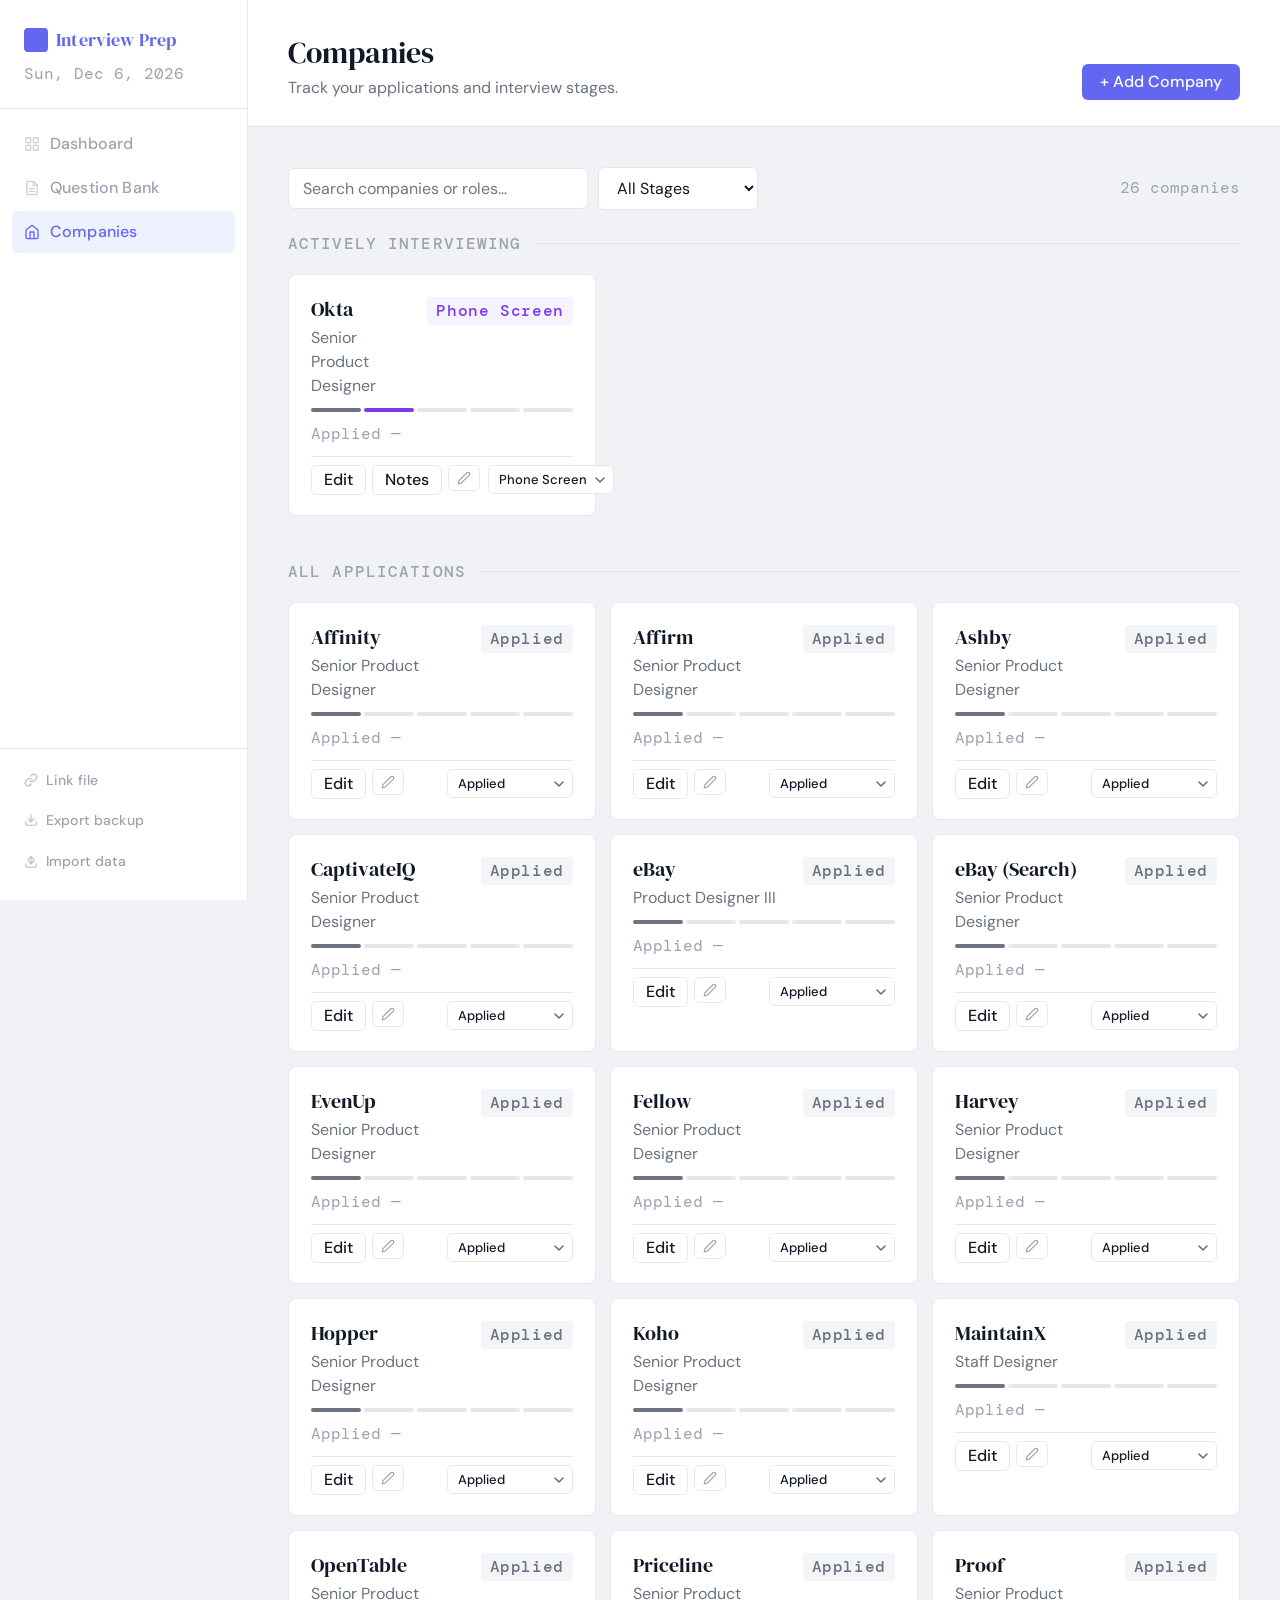
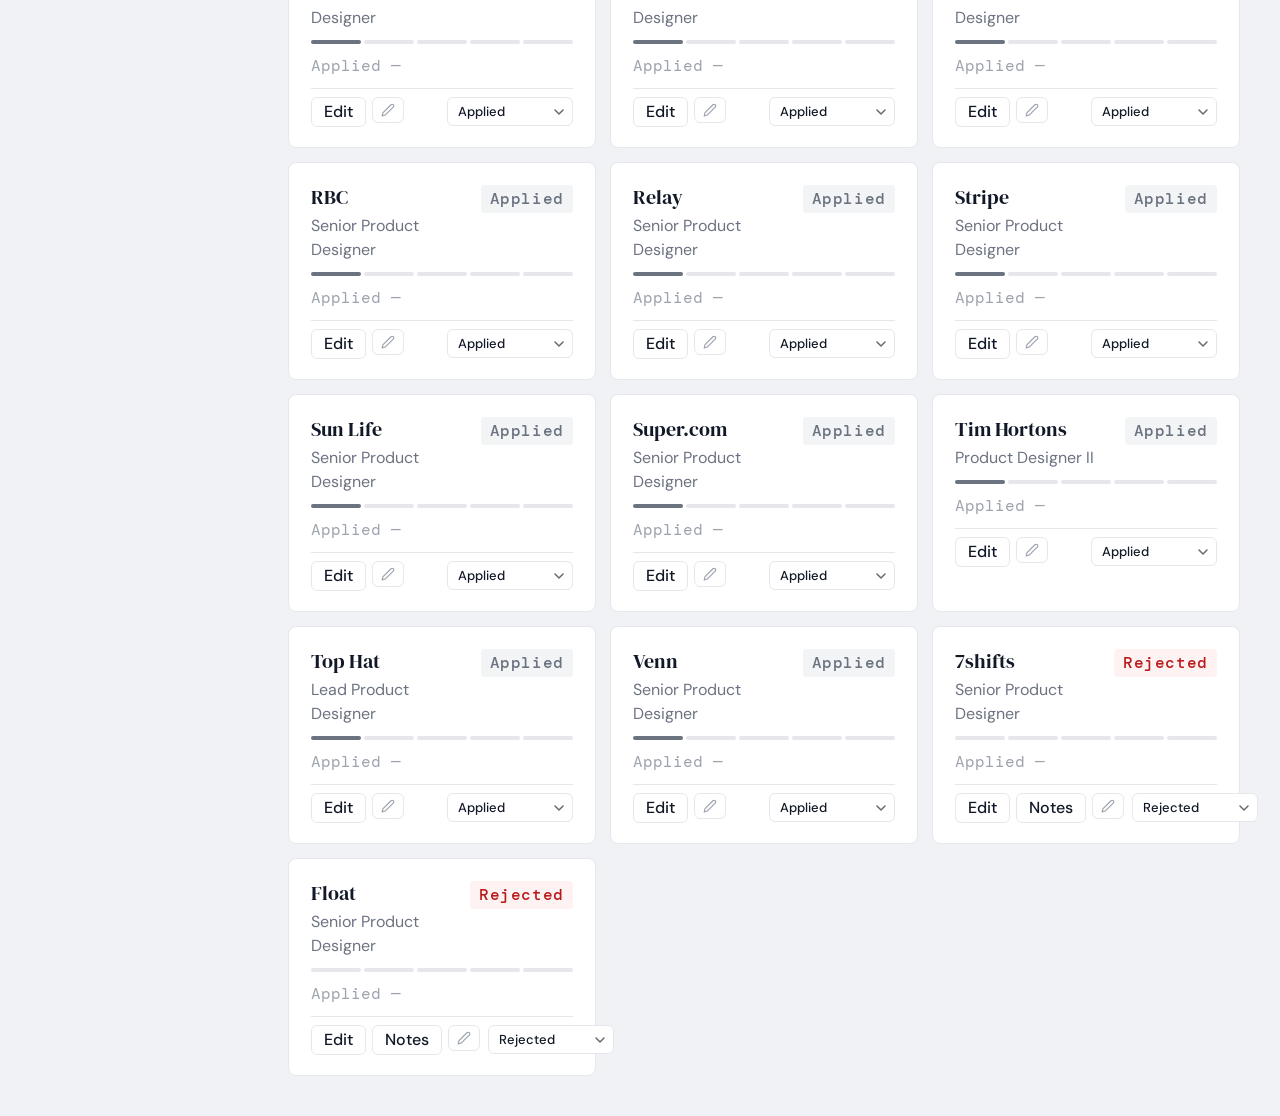
==== companies.html @ 35ca3137 "Initial commit: interview prep web app Co-Authored-By: Claude Sonnet 4.6 <noreply@anthropic.com>" ====
<!DOCTYPE html>
<html lang="en">
<head>
  <meta charset="UTF-8">
  <meta name="viewport" content="width=device-width, initial-scale=1.0">
  <title>Interview Prep — Companies</title>
  <link rel="stylesheet" href="site.css">
</head>
<body>

<div class="nav-overlay" id="nav-overlay" onclick="closeNav()"></div>

<!-- ── Sidebar ───────────────────────────────────────────── -->
<aside class="sidebar" id="sidebar">
  <div class="sidebar-logo">
    <div class="sidebar-logo-mark">
      <div class="mark"></div>
      <h1>Interview Prep</h1>
    </div>
    <span class="sidebar-date" id="sidebar-date"></span>
  </div>
  <nav class="sidebar-nav">
    <a href="index.html">
      <svg width="16" height="16" viewBox="0 0 24 24" fill="none" stroke="currentColor" stroke-width="2" stroke-linecap="round" stroke-linejoin="round"><rect x="3" y="3" width="7" height="7"/><rect x="14" y="3" width="7" height="7"/><rect x="14" y="14" width="7" height="7"/><rect x="3" y="14" width="7" height="7"/></svg>
      Dashboard
    </a>
    <a href="questions.html">
      <svg width="16" height="16" viewBox="0 0 24 24" fill="none" stroke="currentColor" stroke-width="2" stroke-linecap="round" stroke-linejoin="round"><path d="M14 2H6a2 2 0 0 0-2 2v16a2 2 0 0 0 2 2h12a2 2 0 0 0 2-2V8z"/><polyline points="14 2 14 8 20 8"/><line x1="16" y1="13" x2="8" y2="13"/><line x1="16" y1="17" x2="8" y2="17"/></svg>
      Question Bank
    </a>
    <a href="companies.html" class="active">
      <svg width="16" height="16" viewBox="0 0 24 24" fill="none" stroke="currentColor" stroke-width="2" stroke-linecap="round" stroke-linejoin="round"><path d="M3 9l9-7 9 7v11a2 2 0 0 1-2 2H5a2 2 0 0 1-2-2z"/><polyline points="9 22 9 12 15 12 15 22"/></svg>
      Companies
    </a>
  </nav>
  <div class="sidebar-footer">
    <button class="sidebar-action" id="btn-link-file" onclick="linkFile()">
      <svg width="14" height="14" viewBox="0 0 24 24" fill="none" stroke="currentColor" stroke-width="2" stroke-linecap="round" stroke-linejoin="round"><path d="M10 13a5 5 0 0 0 7.54.54l3-3a5 5 0 0 0-7.07-7.07l-1.72 1.71"/><path d="M14 11a5 5 0 0 0-7.54-.54l-3 3a5 5 0 0 0 7.07 7.07l1.71-1.71"/></svg>
      <span>Link file</span>
    </button>
    <button class="sidebar-action" onclick="exportData()">
      <svg width="14" height="14" viewBox="0 0 24 24" fill="none" stroke="currentColor" stroke-width="2" stroke-linecap="round" stroke-linejoin="round"><path d="M21 15v4a2 2 0 0 1-2 2H5a2 2 0 0 1-2-2v-4"/><polyline points="7 10 12 15 17 10"/><line x1="12" y1="15" x2="12" y2="3"/></svg>
      Export backup
    </button>
    <label class="sidebar-action">
      <svg width="14" height="14" viewBox="0 0 24 24" fill="none" stroke="currentColor" stroke-width="2" stroke-linecap="round" stroke-linejoin="round"><path d="M21 15v4a2 2 0 0 1-2 2H5a2 2 0 0 1-2-2v-4"/><polyline points="7 10 12 15 17 10"/><line x1="12" y1="15" x2="12" y2="3"/><polyline points="17 8 12 3 7 8"/></svg>
      Import data
      <input class="sidebar-file-input" type="file" accept=".json" onchange="importData(event)">
    </label>
  </div>
</aside>

<!-- ── Main ──────────────────────────────────────────────── -->
<main class="main">
  <header class="mobile-header">
    <div class="mobile-header-logo">
      <div class="mark"></div>
      Interview Prep
    </div>
    <button class="hamburger-btn" onclick="openNav()" aria-label="Open navigation">
      <svg width="20" height="20" viewBox="0 0 24 24" fill="none" stroke="currentColor" stroke-width="2" stroke-linecap="round" stroke-linejoin="round"><line x1="3" y1="6" x2="21" y2="6"/><line x1="3" y1="12" x2="21" y2="12"/><line x1="3" y1="18" x2="21" y2="18"/></svg>
    </button>
  </header>
  <header class="page-header">
    <div>
      <h2>Companies</h2>
      <p>Track your applications and interview stages.</p>
    </div>
    <button class="btn btn-primary" onclick="openModal()">+ Add Company</button>
  </header>

  <div class="page-content">
    <div class="filter-bar">
      <input  type="text" class="search-input" id="search"
              placeholder="Search companies or roles…" oninput="renderList()">
      <select class="filter-select" id="filter-stage" onchange="renderList()">
        <option value="">All Stages</option>
        <option>Applied</option>
        <option>Phone Screen</option>
        <option>Technical</option>
        <option>Onsite</option>
        <option>Offer</option>
        <option>Rejected</option>
      </select>
      <span class="filter-count" id="filter-count"></span>
    </div>

    <div id="company-list"></div>
  </div>
</main>

<!-- ── Add / Edit modal ───────────────────────────────────── -->
<div class="modal-overlay hidden" id="modal">
  <div class="modal">
    <div class="modal-header">
      <h3 id="modal-title">Add Company</h3>
      <button class="modal-close" onclick="closeModal()">×</button>
    </div>
    <div class="modal-body">
      <div class="form-group">
        <label class="form-label">Company Name</label>
        <input type="text" class="form-input" id="f-name"
               placeholder="e.g. Shopify">
      </div>
      <div class="form-group">
        <label class="form-label">Role Title</label>
        <input type="text" class="form-input" id="f-role"
               placeholder="e.g. Senior Product Manager">
      </div>
      <div style="display:grid;grid-template-columns:1fr 1fr;gap:16px">
        <div class="form-group" style="margin-bottom:0">
          <label class="form-label">Date Applied</label>
          <input type="date" class="form-input" id="f-date">
        </div>
        <div class="form-group" style="margin-bottom:0">
          <label class="form-label">Current Stage</label>
          <select class="form-select" id="f-stage">
            <option>Applied</option>
            <option>Phone Screen</option>
            <option>Technical</option>
            <option>Onsite</option>
            <option>Offer</option>
            <option>Rejected</option>
          </select>
        </div>
      </div>
      <div class="form-group" style="margin-top:20px">
        <label class="form-label">Notes</label>
        <textarea class="form-textarea" id="f-notes" rows="5"
          placeholder="Recruiter name, next interview date, key contacts, prep reminders…"></textarea>
      </div>
    </div>
    <div class="modal-footer">
      <button class="btn btn-secondary" onclick="closeModal()">Cancel</button>
      <button class="btn btn-primary"   onclick="saveCompany()">Save</button>
    </div>
  </div>
</div>

<!-- ── Notes modal ────────────────────────────────────────── -->
<div class="modal-overlay hidden" id="notes-modal">
  <div class="modal" style="max-width:960px;height:75vh;display:flex;flex-direction:column">
    <div class="modal-header">
      <h3 id="notes-modal-title">Interview Notes</h3>
      <button class="modal-close" onclick="closeNotes()">×</button>
    </div>
    <div class="notes-tabs-bar" id="notes-tabs"></div>
    <div class="modal-body" style="flex:1;display:flex;flex-direction:column;overflow:hidden;padding-bottom:0">
      <div class="rte-wrap">
        <div class="rte-toolbar">
          <button type="button" class="rte-btn" onmousedown="event.preventDefault()" onclick="fmt('bold')" title="Bold"><strong>B</strong></button>
          <button type="button" class="rte-btn" onmousedown="event.preventDefault()" onclick="fmt('italic')" title="Italic" style="font-style:italic">I</button>
          <button type="button" class="rte-btn" onmousedown="event.preventDefault()" onclick="fmt('underline')" title="Underline" style="text-decoration:underline">U</button>
          <span class="rte-sep"></span>
          <select class="rte-size" onchange="fmtSize(this)" title="Font size">
            <option value="" disabled selected>Size</option>
            <option value="2">Small</option>
            <option value="3">Normal</option>
            <option value="4">Large</option>
            <option value="6">Heading</option>
          </select>
          <span class="rte-sep"></span>
          <label class="rte-btn" title="Text colour" onmousedown="saveRteRange()">
            <span class="rte-color-swatch" id="rte-color-swatch"></span>
            A
            <input type="color" class="rte-color-input" id="rte-color-input" value="#18181B" oninput="fmtColor(this.value)">
          </label>
        </div>
        <div class="rte-body" id="notes-modal-body" contenteditable="true"
             data-placeholder="Write your interview notes here…"
             onmouseup="saveRteRange()" onkeyup="saveRteRange()" onblur="saveRteRange()"
             oninput="scheduleNotesAutoSave()"></div>
      </div>
    </div>
    <div class="modal-footer">
      <button class="btn btn-secondary" onclick="closeNotes()">Close</button>
      <button class="btn btn-primary" onclick="saveNotes()">Save Notes</button>
    </div>
  </div>
</div>

<!-- ── Company detail drawer ───────────────────────────────── -->
<div class="drawer-overlay" id="drawer-overlay" onclick="closeDrawer()"></div>
<div class="drawer" id="drawer">
  <div class="drawer-header">
    <div class="drawer-header-top">
      <div>
        <div class="drawer-company-name" id="d-name"></div>
        <div class="drawer-role" id="d-role"></div>
      </div>
      <button class="drawer-close" onclick="closeDrawer()">×</button>
    </div>
    <div class="drawer-meta" id="d-meta"></div>
  </div>
  <div class="drawer-body" id="d-body"></div>
</div>

<!-- ── Toast ──────────────────────────────────────────────── -->
<div class="toast hidden" id="toast"></div>

<script>
/* ── Data helpers ── */
const get = k => JSON.parse(localStorage.getItem(k) || '[]');
const set = (k, v) => { localStorage.setItem(k, JSON.stringify(v)); if (typeof autoSave === 'function') autoSave(); };
const uid = () => 'c_' + Date.now() + '_' + Math.random().toString(36).slice(2, 7);

const STAGE_ORDER   = ['Applied','Phone Screen','Technical','Onsite','Offer','Rejected'];
const ACTIVE_STAGES = new Set(['Phone Screen','Technical','Onsite','Offer']);

function esc(s) {
  const d = document.createElement('div');
  d.textContent = s || '';
  return d.innerHTML;
}

function stageBadge(s) {
  return `<span class="stage-badge stage-${esc(s.replace(/ /g,'-'))}">${esc(s)}</span>`;
}

function fmtDate(d) {
  if (!d) return '—';
  return new Date(d + 'T12:00:00').toLocaleDateString('en-CA', { month:'short', day:'numeric', year:'numeric' });
}

function toast(msg) {
  const el = document.getElementById('toast');
  el.textContent = msg;
  el.classList.remove('hidden');
  clearTimeout(el._t);
  el._t = setTimeout(() => el.classList.add('hidden'), 2600);
}

/* ── Render ── */
function renderList() {
  const companies  = get('ip_companies');
  const search     = document.getElementById('search').value.toLowerCase();
  const stageFilter = document.getElementById('filter-stage').value;

  let filtered = companies.filter(c => {
    const hay = (c.name + ' ' + c.role + ' ' + (c.notes || '')).toLowerCase();
    return (!search      || hay.includes(search))
        && (!stageFilter || c.stage === stageFilter);
  });

  const countEl = document.getElementById('filter-count');
  countEl.textContent = filtered.length !== companies.length
    ? `${filtered.length} of ${companies.length}`
    : `${companies.length} compan${companies.length !== 1 ? 'ies' : 'y'}`;

  const el = document.getElementById('company-list');

  if (filtered.length === 0) {
    el.innerHTML = `<div class="empty-state">
      <span class="empty-icon">○</span>
      <p>${companies.length === 0
        ? 'No companies yet. Click "Add Company" to get started.'
        : 'No companies match your filters.'}</p>
    </div>`;
    return;
  }

  /* sort by stage order, then alphabetically within stage */
  filtered.sort((a, b) => {
    const diff = STAGE_ORDER.indexOf(a.stage) - STAGE_ORDER.indexOf(b.stage);
    return diff !== 0 ? diff : a.name.localeCompare(b.name);
  });

  const interviewing = filtered.filter(c => ACTIVE_STAGES.has(c.stage));
  const rest         = filtered.filter(c => !ACTIVE_STAGES.has(c.stage));

  let html = '';

  if (interviewing.length > 0) {
    html += `<div class="section-label" style="margin-bottom:18px">Actively Interviewing</div>
             <div class="companies-grid" style="margin-bottom:44px">${interviewing.map(c => companyCard(c)).join('')}</div>`;
  }

  if (rest.length > 0) {
    html += `${interviewing.length > 0 ? '<div class="section-label" style="margin-bottom:18px">All Applications</div>' : ''}
             <div class="companies-grid">${rest.map(c => companyCard(c)).join('')}</div>`;
  }

  el.innerHTML = html;
}

function pipelineBar(stage) {
  const idx = STAGE_ORDER.indexOf(stage);
  const colours = [
    'var(--s-applied-fg)', 'var(--s-phone-fg)', 'var(--s-tech-fg)',
    'var(--s-onsite-fg)',  'var(--s-offer-fg)'
  ];
  const steps = STAGE_ORDER.slice(0, 5).map((_, i) => {
    const active = stage !== 'Rejected' && i <= idx;
    return `<div class="pipeline-step" style="${active ? 'background:'+colours[i] : ''}"></div>`;
  }).join('');
  return `<div class="pipeline-bar">${steps}</div>`;
}

function companyCard(c) {
  return `
    <div class="company-card" id="card-${c.id}">
      <div class="company-card-top">
        <div>
          <button class="company-name-btn" onclick="openDrawer('${c.id}')">${esc(c.name)}</button>
          <div class="company-role">${esc(c.role)}</div>
        </div>
        ${stageBadge(c.stage)}
      </div>
      ${pipelineBar(c.stage)}
      <div class="company-applied">Applied ${fmtDate(c.appliedDate)}</div>
      <div class="company-footer">
        <div style="display:flex;gap:6px">
          <button class="btn btn-secondary btn-sm" onclick="openModal('${c.id}')">Edit</button>
          ${(c.notes || (c.noteTabs && c.noteTabs.length > 0)) ? `<button class="btn btn-secondary btn-sm" onclick="openNotes('${c.id}')">Notes</button>` : ''}
          <div class="kebab-wrap">
            <button class="kebab-btn" onclick="toggleKebab(event,'${c.id}')" aria-label="Edit options"><svg width="14" height="14" viewBox="0 0 24 24" fill="none" stroke="currentColor" stroke-width="2" stroke-linecap="round" stroke-linejoin="round"><path d="M17 3a2.828 2.828 0 1 1 4 4L7.5 20.5 2 22l1.5-5.5L17 3z"/></svg></button>
            <div class="kebab-menu" id="kebab-${c.id}">
              <button class="kebab-menu-item danger" onclick="deleteC('${c.id}')">Delete</button>
            </div>
          </div>
        </div>
        <select class="stage-select" onchange="setStage('${c.id}', this.value)">
          ${STAGE_ORDER.map(s => `<option value="${s}"${c.stage === s ? ' selected' : ''}>${s}</option>`).join('')}
        </select>
      </div>
    </div>`;
}

/* ── Modal ── */
let editId = null;

function openModal(id = null) {
  editId = id;
  document.getElementById('modal-title').textContent = id ? 'Edit Company' : 'Add Company';

  if (id) {
    const c = get('ip_companies').find(x => x.id === id);
    if (c) {
      document.getElementById('f-name').value  = c.name;
      document.getElementById('f-role').value  = c.role;
      document.getElementById('f-date').value  = c.appliedDate || '';
      document.getElementById('f-stage').value = c.stage;
      document.getElementById('f-notes').value = c.notes || '';
    }
  } else {
    document.getElementById('f-name').value  = '';
    document.getElementById('f-role').value  = '';
    document.getElementById('f-date').value  = new Date().toISOString().split('T')[0];
    document.getElementById('f-stage').value = 'Applied';
    document.getElementById('f-notes').value = '';
  }

  document.getElementById('modal').classList.remove('hidden');
  setTimeout(() => document.getElementById('f-name').focus(), 60);
}

function closeModal() {
  document.getElementById('modal').classList.add('hidden');
  editId = null;
}

function saveCompany() {
  const name = document.getElementById('f-name').value.trim();
  if (!name) { alert('Please enter a company name.'); return; }

  const companies = get('ip_companies');

  if (editId) {
    const idx = companies.findIndex(c => c.id === editId);
    if (idx > -1) {
      companies[idx] = {
        ...companies[idx],
        name,
        role:        document.getElementById('f-role').value.trim(),
        appliedDate: document.getElementById('f-date').value,
        stage:       document.getElementById('f-stage').value,
        notes:       document.getElementById('f-notes').value.trim(),
      };
    }
  } else {
    companies.push({
      id:          uid(),
      name,
      role:        document.getElementById('f-role').value.trim(),
      appliedDate: document.getElementById('f-date').value,
      stage:       document.getElementById('f-stage').value,
      notes:       document.getElementById('f-notes').value.trim(),
      dateAdded:   new Date().toISOString().split('T')[0],
    });
  }

  set('ip_companies', companies);
  closeModal();
  renderList();
  toast(editId ? 'Company updated.' : 'Company saved.');
}

/* ── Set stage ── */
function setStage(id, stage) {
  const companies = get('ip_companies');
  const c = companies.find(x => x.id === id);
  if (!c || c.stage === stage) return;
  c.stage = stage;
  set('ip_companies', companies);
  renderList();
  toast(`${c.name} → ${stage}.`);
}

function deleteC(id) {
  const c = get('ip_companies').find(x => x.id === id);
  if (!c) return;
  if (!confirm(`Delete ${c.name}? This cannot be undone.`)) return;
  set('ip_companies', get('ip_companies').filter(x => x.id !== id));
  renderList();
  toast('Company deleted.');
}

/* ── Close modal on backdrop click ── */
document.getElementById('modal').addEventListener('click', e => {
  if (e.target === document.getElementById('modal')) closeModal();
});

/* ── Company info ── */
const COMPANY_INFO = {
  'MaintainX': {
    about: 'Industrial-grade CMMS (computerized maintenance management system) used by operations and maintenance teams at manufacturing plants, facilities, and field service companies. Series C (~$100M raised), targeting the massive underserved market of frontline workers.',
    products: ['Work order management', 'Asset & equipment tracking', 'Preventive maintenance scheduling', 'Inventory management', 'Procedure & SOP templates', 'Analytics & reporting'],
    culture: 'High-growth startup with a strong ownership culture and a mission to modernize frontline work. Team values speed and practical problem-solving. Designers own end-to-end experiences for a complex, industrial user base.'
  },
  'Harvey': {
    about: 'AI legal assistant built specifically for lawyers and law firms — using LLMs trained on legal data for complex legal work. Backed by Sequoia and OpenAI, valued at ~$3B. One of the highest-profile AI companies in legal tech.',
    products: ['Document review & analysis', 'Contract drafting and negotiation', 'Legal research', 'Due diligence automation', 'Regulatory compliance', 'Deposition preparation'],
    culture: 'Exceptionally high talent bar with a small, elite team. Fast-moving and research-forward. Deeply focused on trust and accuracy — the stakes of legal work demand near-zero error tolerance. Design has to earn trust through precision and clarity.'
  },
  'Venn': {
    about: 'Urban co-living and neighbourhood community platform. Curates shared living experiences in cities, combining housing with social programming and local community-building. Focused on creating meaningful urban neighbourhoods.',
    products: ['Co-living residences', 'Community & social app', 'Neighbourhood events programming', 'Member discovery network'],
    culture: 'Community-first and hospitality-minded. Design shapes the full member experience from leasing to daily life. Values people who care deeply about urban living and social connection.'
  },
  'eBay': {
    about: 'Global peer-to-peer and B2C e-commerce marketplace — one of the world\'s largest, with ~$10B revenue. Focused on pre-loved goods, collectibles, and unique items. A platform at enormous scale with deeply complex buyer/seller dynamics.',
    products: ['Buyer/seller marketplace', 'eBay Motors', 'Authenticity Guarantee', 'eBay Vault (collectibles storage)', 'Managed Payments', 'Shipping tools & labels'],
    culture: 'Data-driven at scale, cross-functional PM/design/eng triads. Shifting toward a more product-led culture. Designers work on high-visibility surfaces with massive reach — changes affect hundreds of millions of users.'
  },
  'Tim Hortons': {
    about: 'Iconic Canadian quick-service restaurant (QSR) chain owned by Restaurant Brands International (RBI). ~5,700 locations globally. The digital team is modernizing legacy systems and building new guest-facing experiences at a beloved national scale.',
    products: ['Mobile ordering & pay app', 'Tims Rewards loyalty program', 'Self-serve kiosks', 'Drive-thru digital menu boards', 'Delivery integrations'],
    culture: 'Enterprise-scale with a lean digital team — meaning high visibility and impact per designer. Operationally focused; design must account for the realities of QSR environments and accessibility for a very broad Canadian demographic.'
  },
  'Priceline': {
    about: 'Online travel agency (OTA) and part of Booking Holdings — the world\'s largest travel company. Known for its opaque/discount pricing models and deal-hunting ethos. Strong engineering and experimentation infrastructure.',
    products: ['Hotel, flight & car rental booking', 'Name Your Own Price', 'Express Deals', 'Vacation packages', 'Cruise booking'],
    culture: 'Heavy A/B testing and experimentation culture. Part of a large corporate parent but operates with meaningful autonomy. Data and conversion rate optimization are central to how design decisions get made.'
  },
  'Okta': {
    about: 'Enterprise identity and access management (IAM) leader trusted by thousands of companies. Secures employee and customer identities across cloud and on-premise environments. ~$2.2B revenue, publicly traded. Acquired Auth0 in 2021.',
    products: ['Single Sign-On (SSO)', 'Multi-Factor Authentication (MFA)', 'Lifecycle Management (provisioning/deprovisioning)', 'API Access Management', 'Customer Identity (Auth0)', 'Okta Device Access'],
    culture: '"Love our customers, love our employees, never stop innovating." Zero-trust security mindset. The Okta + Auth0 integration is still shaping team culture. Designers work on enterprise-grade products where security, compliance, and IT admin workflows are core constraints.'
  },
  '7shifts': {
    about: 'Restaurant-specific workforce management platform helping restaurant operators schedule staff, manage labour costs, and communicate with teams. Built entirely for the hospitality industry — front-of-house and back-of-house.',
    products: ['Employee scheduling', 'Time clocking & attendance', 'Payroll integrations', 'Team chat & communication', 'Tip pooling', 'Manager logbook', 'Labour compliance reporting'],
    culture: 'Remote-first (HQ in Saskatoon, SK), hospitality-obsessed with strong engineering and product craft culture. Small company feel (~300 people). Designers are deeply embedded in understanding restaurant operators\' real workflows.'
  },
  'Affinity': {
    about: 'Relationship intelligence CRM designed for investment professionals — VCs, PE firms, investment banks, and M&A advisors. Uses email and calendar data to automatically map and surface relationship signals, replacing manual CRM entry.',
    products: ['Affinity CRM (deal pipeline)', 'Relationship graph & intelligence engine', 'Lists (structured data views)', 'Analytics & reporting', 'Google/Outlook integration'],
    culture: 'Product quality-first, design-conscious. Serves a sophisticated B2B audience with high expectations. Remote-friendly with a strong emphasis on craft and data accuracy.'
  },
  'Affirm': {
    about: 'Buy Now Pay Later (BNPL) and consumer lending fintech offering transparent installment loans with no hidden fees or compound interest. Partners with thousands of merchants across retail, travel, and healthcare.',
    products: ['Affirm Pay (checkout installments)', 'Affirm Card (physical & virtual Visa)', 'Savings account', 'Merchant checkout integrations', 'Affirm consumer app'],
    culture: '"Honest financial products." Mission-driven around consumer financial health and transparency. Strong design and brand culture with significant scale. Designers work at the intersection of financial trust, consumer behaviour, and merchant conversion.'
  },
  'Proof': {
    about: 'Legal technology company modernizing process serving (legal document delivery) and eFiling for attorneys and law firms. Brings real-time tracking and transparency to a historically opaque and paper-heavy legal workflow.',
    products: ['Digital process serving platform', 'Court eFiling', 'Legal document management', 'Attorney dashboard & case tracking', 'Nationwide process server network'],
    culture: 'Startup energy with a legal industry disruption mindset. Small, product-focused team working to drag an antiquated industry into the modern era. High ambiguity means designers have real ownership.'
  },
  'Sun Life': {
    about: 'Canadian multinational insurance and financial services company — one of the largest in Canada. Significant push toward digital health benefits and wealth management products. Serves millions of plan members.',
    products: ['Life, health & dental insurance', 'Group benefits administration', 'Wealth management (mutual funds, GICs, annuities)', 'Lumino Health (digital health platform)', 'Advisor & plan sponsor portals'],
    culture: 'Purpose-driven ("helping clients achieve lifetime financial security and live healthier lives"). Large enterprise undergoing digital transformation. Solid work-life balance. Designers work within a structured, compliance-aware environment while pushing for modern UX standards.'
  },
  'Hopper': {
    about: 'Mobile-first travel booking app best known for AI-powered flight price prediction. Has expanded into a full travel super-app with a strong fintech layer — price guarantees, freezes, and travel insurance products.',
    products: ['Flight & hotel booking', 'Car rentals', 'Price Freeze (lock current fares)', 'Cancel for Any Reason', 'Price Drop Guarantee', 'Carrot Cash rewards'],
    culture: 'Data science and machine learning at the core. Mobile-first with heavy emphasis on product innovation. Fast-moving despite being Series F. Designers work closely with data science to surface predictions in human-friendly ways.'
  },
  'Super.com': {
    about: 'Travel and lifestyle super-app offering curated hotel deals and cashback rewards. Originally Snaptravel (voice/chat hotel booking), pivoted to a broader membership-based model. Backed by SoftBank.',
    products: ['Hotel booking (app-first)', 'Super+ membership', 'Cashback & rewards', 'Travel insurance', 'Rental cars'],
    culture: 'Scrappy and growth-focused with strong engineering culture. Moving fast on expanding the product suite. Designers work in a high-velocity environment where growth and conversion are key metrics alongside experience quality.'
  },
  'Ashby': {
    about: 'Modern all-in-one applicant tracking system (ATS) and recruiting platform. Known for its highly opinionated, exceptionally well-designed product — a favourite among technical recruiting teams at high-growth companies.',
    products: ['Ashby ATS', 'Recruiting CRM', 'Interview scheduling', 'Analytics & reporting', 'Compensation management', 'Job board integrations'],
    culture: 'Remote-first with an extremely high hiring bar. Design and product are first-class citizens — Ashby is widely cited as having one of the best-designed B2B SaaS products. Small team, high craft standards, strong async culture.'
  },
  'Top Hat': {
    about: 'EdTech platform helping post-secondary instructors create interactive, engaging coursework. Replaces static PDFs and legacy LMSes with a modern teaching and student engagement experience.',
    products: ['Interactive digital textbooks', 'Top Hat Questions (in-class polling & quizzes)', 'Courseware authoring', 'Tests & assignments', 'LMS integrations (Canvas, Blackboard, Moodle)'],
    culture: 'Education-obsessed and mission-driven. Toronto-headquartered with a hybrid model. Mid-stage startup where design has meaningful influence on product direction. Team cares deeply about student outcomes and instructor usability.'
  },
  'EvenUp': {
    about: 'AI-powered platform for personal injury lawyers that automates the creation of demand letters and case valuations. Dramatically raises settlement amounts and saves attorneys hours of work per case.',
    products: ['AI demand letter generation', 'Case intake summarization', 'Medical record analysis & chronology', 'Negotiation analytics & case valuation'],
    culture: 'AI-first legal tech startup at Series B. Fast-moving with a strong mission around access to justice and levelling the playing field for injured plaintiffs. Small, elite team — designers work on highly specialized workflows for legal professionals.'
  },
  'OpenTable': {
    about: 'Largest restaurant reservation and dining discovery platform globally, powering reservations for 60,000+ restaurants. Part of Booking Holdings. Dual-sided marketplace serving both diners and restaurants.',
    products: ['Restaurant reservation platform (consumer)', 'GuestCenter (restaurant-side management)', 'Waitlist & table management', 'Marketing tools for restaurants', 'Dining discovery & reviews app'],
    culture: 'Hospitality and food-passionate team within a Booking Holdings corporate umbrella. Maintains startup DNA in product teams. Data-driven with strong emphasis on both diner and restaurant success metrics.'
  },
  'Fellow': {
    about: 'Meeting management and team productivity platform for managers and their teams. Centralizes meeting agendas, notes, action items, and 1:1s — built around the belief that better meetings create better organizations.',
    products: ['Meeting agendas & collaborative notes', '1:1 meeting templates & tracking', 'Action item management', 'Goals & OKRs', 'Feedback tools', 'AI meeting assistant', 'Slack, Google & Outlook integrations'],
    culture: 'Remote-first and async-first. Thoughtful product culture with strong emphasis on management best practices — lived internally as well. Toronto-based with a global team. Designers shape a product used by teams at companies like Shopify, Uber, and Warner.'
  },
  'Float': {
    about: 'Resource planning and capacity management tool for agencies, studios, and professional services teams. Helps project managers see who is available, prevent team burnout, and plan project timelines accurately.',
    products: ['Visual project scheduling (timeline view)', 'Team capacity planning', 'Time tracking', 'Project budgets', 'Utilization & workload reporting', 'Integrations (Asana, Jira, Slack, Teamwork)'],
    culture: 'Fully remote and distributed, design-led company culture. Small team (~60 people) with a high-quality product ethos. Strong async communication practices. One of the most design-conscious tools in the project management space.'
  },
  'Koho': {
    about: 'Canadian challenger bank / neobank targeting everyday Canadians with transparent, fee-friendly banking. Known for early paycheque access, cashback on spending, and accessible credit building.',
    products: ['Spending account (prepaid Visa)', 'KOHO Premium & Extra membership tiers', 'Savings & high-interest accounts', 'Cover (credit building)', 'Instant pay & early payroll', 'No-fee and cashback options'],
    culture: 'Mission-driven around financial empowerment for Canadians. Toronto-based fintech startup, fast-paced and design-conscious. Growing team post-Series D. Designers work on products that have direct impact on users\' financial wellbeing.'
  },
  'Relay': {
    about: 'Canadian business banking platform built specifically for small and medium-sized businesses. Offers multi-account, multi-user banking with deep bookkeeping integrations that accountants love.',
    products: ['Business checking accounts (up to 20)', 'Business savings accounts', 'Expense cards & spend controls', 'Payroll integrations (Gusto, ADP)', 'Accounting integrations (QuickBooks, Xero)', 'Wire & international transfers'],
    culture: 'SMB-obsessed, remote-friendly Canadian fintech at Series B. Product and design quality are core differentiators in a market historically defined by big-bank mediocrity. Founder-led with a strong customer empathy culture.'
  },
  'Stripe': {
    about: 'Global payments infrastructure powering internet businesses of all sizes — from startups to Fortune 500. Considered the gold standard for developer-first financial tools. Private, valued at ~$50B+, with ambitions far beyond payments.',
    products: ['Payments API', 'Billing (subscriptions & invoicing)', 'Stripe Connect (platform & marketplace payments)', 'Radar (ML fraud prevention)', 'Atlas (company formation)', 'Terminal (in-person payments)', 'Issuing (card creation)', 'Treasury (financial services infrastructure)'],
    culture: 'Extremely high bar for craft across engineering, design, and writing. "Move thoughtfully and make things." Documentation and clarity are cultural obsessions. Contrarian thinkers who reject conventional wisdom. One of the most competitive companies to get into — and one of the most formative career experiences in tech.'
  },
  'CaptivateIQ': {
    about: 'Sales commission management platform that replaces error-prone spreadsheets for revenue operations and finance teams. Automates complex, variable commission calculations with full auditability and rep-facing visibility.',
    products: ['Commission plan design & configuration', 'Automated commission calculation engine', 'Payout management & approvals', 'Rep earnings portal', 'Dispute management', 'Analytics & compensation insights', 'Salesforce & CRM integrations'],
    culture: 'RevOps-focused with a data-driven culture. Series C startup with strong engineering foundations. Growing design team with high product quality expectations — the challenge is making complex compensation logic feel intuitive for both ops teams and sales reps.'
  },
  'eBay (Search)': {
    about: 'The search and discovery experience at eBay — one of the hardest search problems at scale, with 1.6+ billion live listings. Involves ranking, relevance, personalization, and visual search across an enormously diverse catalogue.',
    products: ['Search results page (SERP)', 'Filters & faceted navigation', 'Saved searches & alerts', 'Visual / image search', 'Personalized recommendation systems', 'Browse & category discovery pages'],
    culture: 'Same as eBay broadly, but the search team is heavily data science and ML-forward. Design must balance platform-scale engineering constraints with consumer UX intuitions — and prove design decisions through rigorous experimentation.'
  },
  'RBC': {
    about: 'Royal Bank of Canada — Canada\'s largest bank by market cap (~$200B+), serving 17M+ clients across personal banking, commercial, wealth management, insurance, and capital markets. One of the largest digital transformation programmes in Canada.',
    products: ['Personal banking (chequing, savings, mortgages)', 'RBC Mobile app', 'MyAdvisor (digital wealth guidance)', 'Avion Rewards', 'RBC Wealth Management & Direct Investing', 'Commercial & corporate banking'],
    culture: 'Large enterprise with a serious, growing commitment to digital product design. Design team sits within Innovation & Technology. Strong job stability, structured processes, and collaborative cross-functional teams. Good work-life balance. Designers have the opportunity to impact products used by millions of Canadians.'
  }
};

/* ── Company links ── */
const COMPANY_LINKS = {
  'MaintainX':     { products: 'https://www.getmaintainx.com/use-cases/cmms-software',            culture: 'https://www.getmaintainx.com/careers' },
  'Harvey':        { products: 'https://www.harvey.ai/products',                                   culture: 'https://www.harvey.ai/company/careers' },
  'Venn':          { products: 'https://www.venn.city/solution/resident-experience',               culture: 'https://www.venn.city/careers' },
  'eBay':          { products: 'https://www.ebayinc.com/company/',                                 culture: 'https://careers.ebayinc.com/' },
  'Tim Hortons':   { products: 'https://www.timhortons.com/timsrewards',                           culture: 'https://careers.timhortons.com/' },
  'Priceline':     { products: 'https://www.priceline.com/',                                       culture: 'https://careers.priceline.com/' },
  'Okta':          { products: 'https://www.okta.com/products/',                                   culture: 'https://www.okta.com/company/careers/' },
  '7shifts':       { products: 'https://www.7shifts.com/restaurant-employee-scheduling-software/', culture: 'https://www.7shifts.com/careers/' },
  'Affinity':      { products: 'https://www.affinity.co/product/crm',                              culture: 'https://www.affinity.co/company/careers' },
  'Affirm':        { products: 'https://www.affirm.com/how-it-works',                              culture: 'https://www.affirm.com/careers' },
  'Proof':         { products: 'https://www.proofserve.com/how-it-works',                          culture: 'https://www.proofserve.com/careers' },
  'Sun Life':      { products: 'https://www.sunlife.com/en/products-and-services/',                culture: 'https://www.sunlife.com/en/careers/' },
  'Hopper':        { products: 'https://hts.hopper.com/',                                          culture: 'https://hopper.com/careers' },
  'Super.com':     { products: 'https://landing.super.com/about',                                  culture: 'https://www.super.com/careers' },
  'Ashby':         { products: 'https://www.ashbyhq.com/platform/recruiting/ats',                  culture: 'https://www.ashbyhq.com/careers' },
  'Top Hat':       { products: 'https://tophat.com/features/',                                     culture: 'https://tophat.com/company/work-with-us/' },
  'EvenUp':        { products: 'https://www.evenuplaw.com/products/demands/',                      culture: 'https://www.evenuplaw.com/careers/' },
  'OpenTable':     { products: 'https://www.opentable.com/restaurant-solutions/',                  culture: 'https://www.opentable.com/c/careers/' },
  'Fellow':        { products: 'https://fellow.ai/features',                                       culture: 'https://fellow.ai/careers' },
  'Float':         { products: 'https://www.float.com/product/capacity-planning',                  culture: 'https://www.float.com/careers' },
  'Koho':          { products: 'https://www.koho.ca/coming-soon/',                                 culture: 'https://www.koho.ca/careers/' },
  'Relay':         { products: 'https://relayfi.com/product/',                                     culture: 'https://relayfi.com/careers/' },
  'Stripe':        { products: 'https://stripe.com/payments',                                      culture: 'https://stripe.com/jobs' },
  'CaptivateIQ':   { products: 'https://www.captivateiq.com/platform',                             culture: 'https://www.captivateiq.com/careers' },
  'eBay (Search)': { products: 'https://tech.ebayinc.com/engineering/',                            culture: 'https://careers.ebayinc.com/find-jobs-by-category/engineering/' },
  'RBC':           { products: 'https://www.rbcroyalbank.com/personal-us.html',                    culture: 'https://jobs.rbc.com/ca/en' },
};

/* ── Drawer ── */
function openDrawer(id) {
  const c = get('ip_companies').find(x => x.id === id);
  if (!c) return;

  document.getElementById('d-name').textContent = c.name;
  document.getElementById('d-role').textContent = c.role;
  document.getElementById('d-meta').innerHTML  =
    stageBadge(c.stage) +
    (c.appliedDate ? `<span style="font-family:var(--font-mono);font-size:13px;color:var(--text-tertiary)">Applied ${fmtDate(c.appliedDate)}</span>` : '');

  const info = COMPANY_INFO[c.name];
  let body = '';

  if (info) {
    const links = COMPANY_LINKS[c.name] || {};
    body += `
      <div class="drawer-section">
        <div class="drawer-section-title">About</div>
        <p>${esc(info.about)}</p>
      </div>
      <div class="drawer-section">
        <div class="drawer-section-header">
          <div class="drawer-section-title">Products & Offerings</div>
          ${links.products ? `<a href="${links.products}" target="_blank" rel="noopener" class="drawer-section-link">Visit page →</a>` : ''}
        </div>
        <ul>${info.products.map(p => `<li>${esc(p)}</li>`).join('')}</ul>
      </div>
      <div class="drawer-section">
        <div class="drawer-section-header">
          <div class="drawer-section-title">Culture & Values</div>
          ${links.culture ? `<a href="${links.culture}" target="_blank" rel="noopener" class="drawer-section-link">Visit page →</a>` : ''}
        </div>
        <p>${esc(info.culture)}</p>
      </div>`;
  } else {
    body += `<div class="drawer-section"><p style="color:var(--text-tertiary);font-size:15px">No company overview available yet.</p></div>`;
  }


  document.getElementById('d-body').innerHTML = body;
  document.getElementById('drawer-overlay').classList.add('open');
  document.getElementById('drawer').classList.add('open');
}

function closeDrawer() {
  document.getElementById('drawer-overlay').classList.remove('open');
  document.getElementById('drawer').classList.remove('open');
}

/* ── Kebab ── */
function toggleKebab(e, id) {
  e.stopPropagation();
  const menu = document.getElementById('kebab-' + id);
  const isOpen = menu.classList.contains('open');
  closeAllKebabs();
  if (!isOpen) menu.classList.add('open');
}

function closeAllKebabs() {
  document.querySelectorAll('.kebab-menu.open').forEach(m => m.classList.remove('open'));
}

document.addEventListener('click', closeAllKebabs);

/* ── Seed ── */
function seedIfEmpty() {
  if (get('ip_companies').length > 0) return;
  const seed = [
    { name:'MaintainX',    role:'Staff Designer',            stage:'Applied',       notes:'' },
    { name:'Harvey',       role:'Senior Product Designer',   stage:'Applied',       notes:'' },
    { name:'Venn',         role:'Senior Product Designer',   stage:'Applied',       notes:'' },
    { name:'eBay',         role:'Product Designer III',      stage:'Applied',       notes:'' },
    { name:'Tim Hortons',  role:'Product Designer II',       stage:'Applied',       notes:'' },
    { name:'Priceline',    role:'Senior Product Designer',   stage:'Applied',       notes:'' },
    { name:'Okta',         role:'Senior Product Designer',   stage:'Phone Screen',  notes:`Upcoming HR phone interview.\n\nCOMPANY OVERVIEW\nOkta is the leading independent identity provider. Core mission: enable any organization to use any technology safely. Currently pivoting toward "AI-First" design — identity as the foundation for secure AI integration.\n\nKEY PILLARS\n\nNeutrality: Neutral platform integrating with thousands of apps (AWS, Google, Salesforce, Slack) rather than locking users into a single ecosystem.\n\nThe Three Personas:\n- IT Admins (configuration)\n- Security Admins (monitoring/threat response)\n- End-Users (frictionless access)\n\nComplexity at Scale: They design systems managing millions of identities. They value systems-thinking — how a change in one flow affects the entire security posture of an enterprise.\n\nSTRATEGIC TALKING POINTS\n\nAI as a Design Partner: They specifically want designers who use AI for prototyping and "sophisticated prompts." Mention how you've used Claude or Cursor to accelerate workflow and explore complex logic.\n\nThe 80/20 Rule: Your philosophy of encoding complexity under the hood while keeping the default experience simple aligns perfectly with their Security vs. Usability tension. Focus on making high-stakes security actions feel intuitive.\n\nCross-Functional Influence: The JD emphasizes "leading through influence." Be ready to discuss partnering with PMs and Engineering to ensure design is technically feasible and tied to business metrics.\n\nEnd-to-End Ownership: Highlight owning a product area from discovery through shipping, specifically in B2B environments where workflows are non-linear.` },
    { name:'7shifts',      role:'Senior Product Designer',   stage:'Rejected',      notes:'Rejected at hiring manager phase.' },
    { name:'Affinity',     role:'Senior Product Designer',   stage:'Applied',       notes:'' },
    { name:'Affirm',       role:'Senior Product Designer',   stage:'Applied',       notes:'' },
    { name:'Proof',        role:'Senior Product Designer',   stage:'Applied',       notes:'' },
    { name:'Sun Life',     role:'Senior Product Designer',   stage:'Applied',       notes:'' },
    { name:'Hopper',       role:'Senior Product Designer',   stage:'Applied',       notes:'' },
    { name:'Super.com',    role:'Senior Product Designer',   stage:'Applied',       notes:'' },
    { name:'Ashby',        role:'Senior Product Designer',   stage:'Applied',       notes:'' },
    { name:'Top Hat',      role:'Lead Product Designer',     stage:'Applied',       notes:'' },
    { name:'EvenUp',       role:'Senior Product Designer',   stage:'Applied',       notes:'' },
    { name:'OpenTable',    role:'Senior Product Designer',   stage:'Applied',       notes:'' },
    { name:'Fellow',       role:'Senior Product Designer',   stage:'Applied',       notes:'' },
    { name:'Float',        role:'Senior Product Designer',   stage:'Rejected',      notes:'Rejected at hiring manager phase.' },
    { name:'Koho',         role:'Senior Product Designer',   stage:'Applied',       notes:'' },
    { name:'Relay',        role:'Senior Product Designer',   stage:'Applied',       notes:'' },
    { name:'Stripe',       role:'Senior Product Designer',   stage:'Applied',       notes:'' },
    { name:'CaptivateIQ',  role:'Senior Product Designer',   stage:'Applied',       notes:'' },
    { name:'eBay (Search)',role:'Senior Product Designer',   stage:'Applied',       notes:'' },
    { name:'RBC',          role:'Senior Product Designer',   stage:'Applied',       notes:'' },
  ].map(c => ({ ...c, id: uid(), appliedDate: '', dateAdded: new Date().toISOString().split('T')[0] }));
  set('ip_companies', seed);
}

/* ── Notes modal ── */
let notesId = null;
let _noteTabs = [];
let _activeTabId = null;
let _rteRange = null;
let _notesAutoSaveTimer = null;

/* RTE helpers */
function saveRteRange() {
  const sel = window.getSelection();
  _rteRange = sel.rangeCount > 0 ? sel.getRangeAt(0).cloneRange() : null;
}

function restoreRteRange() {
  const el = document.getElementById('notes-modal-body');
  el.focus();
  if (!_rteRange) return;
  const sel = window.getSelection();
  sel.removeAllRanges();
  sel.addRange(_rteRange);
}

function fmt(cmd) { restoreRteRange(); document.execCommand(cmd, false, null); }

function fmtSize(sel) {
  restoreRteRange();
  document.execCommand('fontSize', false, sel.value);
  sel.value = '';
}

function fmtColor(color) {
  restoreRteRange();
  document.execCommand('foreColor', false, color);
  document.getElementById('rte-color-swatch').style.background = color;
}

/* Tab helpers */
function setRteContent(content) {
  const el = document.getElementById('notes-modal-body');
  if (content && /<[a-z][^>]*>/i.test(content)) {
    el.innerHTML = content;
  } else {
    el.innerText = content || '';
  }
}

function captureCurrentTab() {
  const tab = _noteTabs.find(t => t.id === _activeTabId);
  if (tab) tab.content = document.getElementById('notes-modal-body').innerHTML;
}

function renderNoteTabs() {
  document.getElementById('notes-tabs').innerHTML =
    _noteTabs.map(t => `
      <button class="notes-tab${t.id === _activeTabId ? ' active' : ''}"
              onclick="switchNoteTab('${t.id}')"
              ondblclick="renameNoteTab(event,'${t.id}')">
        ${esc(t.label)}
        ${_noteTabs.length > 1
          ? `<span class="notes-tab-close" onmousedown="event.preventDefault()" onclick="deleteNoteTab(event,'${t.id}')">×</span>`
          : ''}
      </button>`).join('') +
    `<button class="notes-tab-add" onmousedown="event.preventDefault()" onclick="addNoteTab()" title="New tab">+</button>`;
}

function switchNoteTab(id) {
  if (id === _activeTabId) return;
  captureCurrentTab();
  _activeTabId = id;
  const tab = _noteTabs.find(t => t.id === id);
  setRteContent(tab ? tab.content : '');
  renderNoteTabs();
  persistNoteTabs();
  setTimeout(() => document.getElementById('notes-modal-body').focus(), 30);
}

function addNoteTab() {
  const label = prompt('Tab name:', `Tab ${_noteTabs.length + 1}`);
  if (!label || !label.trim()) return;
  captureCurrentTab();
  const newId = 'tab_' + Date.now();
  _noteTabs.push({ id: newId, label: label.trim(), content: '' });
  _activeTabId = newId;
  document.getElementById('notes-modal-body').innerHTML = '';
  renderNoteTabs();
  persistNoteTabs();
  setTimeout(() => document.getElementById('notes-modal-body').focus(), 30);
}

function deleteNoteTab(event, id) {
  event.stopPropagation();
  if (_noteTabs.length <= 1) return;
  const tab = _noteTabs.find(t => t.id === id);
  if (!confirm(`Delete tab "${tab ? tab.label : ''}"?`)) return;
  const idx = _noteTabs.findIndex(t => t.id === id);
  _noteTabs.splice(idx, 1);
  if (_activeTabId === id) {
    _activeTabId = _noteTabs[Math.min(idx, _noteTabs.length - 1)].id;
    const next = _noteTabs.find(t => t.id === _activeTabId);
    setRteContent(next ? next.content : '');
  }
  renderNoteTabs();
  persistNoteTabs();
}

function renameNoteTab(event, id) {
  event.stopPropagation();
  const tab = _noteTabs.find(t => t.id === id);
  if (!tab) return;
  const newLabel = prompt('Rename tab:', tab.label);
  if (newLabel && newLabel.trim()) {
    tab.label = newLabel.trim();
    renderNoteTabs();
    persistNoteTabs();
  }
}

function persistNoteTabs() {
  if (!notesId) return;
  clearTimeout(_notesAutoSaveTimer);
  captureCurrentTab();
  const companies = get('ip_companies');
  const c = companies.find(x => x.id === notesId);
  if (!c) return;
  c.noteTabs  = JSON.parse(JSON.stringify(_noteTabs));
  c.activeTab = _activeTabId;
  set('ip_companies', companies);
}

function scheduleNotesAutoSave() {
  clearTimeout(_notesAutoSaveTimer);
  _notesAutoSaveTimer = setTimeout(persistNoteTabs, 1500);
}

function openNotes(id) {
  const c = get('ip_companies').find(x => x.id === id);
  if (!c) return;
  notesId  = id;
  _rteRange = null;
  document.getElementById('notes-modal-title').textContent = c.name + ' — Interview Notes';

  if (c.noteTabs && c.noteTabs.length > 0) {
    _noteTabs    = JSON.parse(JSON.stringify(c.noteTabs));
    _activeTabId = (c.activeTab && _noteTabs.find(t => t.id === c.activeTab))
      ? c.activeTab : _noteTabs[0].id;
  } else {
    const defaultId = 'tab_' + Date.now();
    _noteTabs    = [{ id: defaultId, label: 'Notes', content: c.notes || '' }];
    _activeTabId = defaultId;
  }

  const activeTab = _noteTabs.find(t => t.id === _activeTabId);
  setRteContent(activeTab ? activeTab.content : '');
  renderNoteTabs();
  document.getElementById('notes-modal').classList.remove('hidden');
  document.body.style.overflow = 'hidden';
  setTimeout(() => document.getElementById('notes-modal-body').focus(), 60);
}

function saveNotes() {
  closeNotes();
  toast('Notes saved.');
}

function closeNotes() {
  clearTimeout(_notesAutoSaveTimer);
  persistNoteTabs();
  document.getElementById('notes-modal').classList.add('hidden');
  document.body.style.overflow = '';
  notesId = null;
  _noteTabs = [];
  _activeTabId = null;
  _rteRange = null;
  renderList();
}

document.getElementById('notes-modal').addEventListener('click', e => {
  if (e.target === document.getElementById('notes-modal')) closeNotes();
});

/* ── Patches ── */
function patchCompanyNotes() {
  const companies = get('ip_companies');
  const okta = companies.find(c => c.name === 'Okta');
  if (!okta || okta.notes.includes('COMPANY OVERVIEW')) return;
  okta.notes = `Upcoming HR phone interview.\n\nCOMPANY OVERVIEW\nOkta is the leading independent identity provider. Core mission: enable any organization to use any technology safely. Currently pivoting toward "AI-First" design — identity as the foundation for secure AI integration.\n\nKEY PILLARS\n\nNeutrality: Neutral platform integrating with thousands of apps (AWS, Google, Salesforce, Slack) rather than locking users into a single ecosystem.\n\nThe Three Personas:\n- IT Admins (configuration)\n- Security Admins (monitoring/threat response)\n- End-Users (frictionless access)\n\nComplexity at Scale: They design systems managing millions of identities. They value systems-thinking — how a change in one flow affects the entire security posture of an enterprise.\n\nSTRATEGIC TALKING POINTS\n\nAI as a Design Partner: They specifically want designers who use AI for prototyping and "sophisticated prompts." Mention how you've used Claude or Cursor to accelerate workflow and explore complex logic.\n\nThe 80/20 Rule: Your philosophy of encoding complexity under the hood while keeping the default experience simple aligns perfectly with their Security vs. Usability tension. Focus on making high-stakes security actions feel intuitive.\n\nCross-Functional Influence: The JD emphasizes "leading through influence." Be ready to discuss partnering with PMs and Engineering to ensure design is technically feasible and tied to business metrics.\n\nEnd-to-End Ownership: Highlight owning a product area from discovery through shipping, specifically in B2B environments where workflows are non-linear.`;
  set('ip_companies', companies);
}

/* ── File System sync ── */
let _fh = null;

const _idb = (() => {
  let _db;
  const open = () => new Promise((res, rej) => {
    if (_db) return res(_db);
    const req = indexedDB.open('ip_sync', 1);
    req.onupgradeneeded = e => e.target.result.createObjectStore('handles');
    req.onsuccess = e => { _db = e.target.result; res(_db); };
    req.onerror = () => rej(req.error);
  });
  return {
    get: async k => { const d = await open(); return new Promise((res, rej) => { const t = d.transaction('handles','readonly'); const r = t.objectStore('handles').get(k); r.onsuccess = () => res(r.result); r.onerror = () => rej(r.error); }); },
    put: async (k, v) => { const d = await open(); return new Promise((res, rej) => { const t = d.transaction('handles','readwrite'); const r = t.objectStore('handles').put(v, k); r.onsuccess = () => res(); r.onerror = () => rej(r.error); }); },
  };
})();

async function autoSave() {
  if (!_fh) return;
  try {
    const data = {
      ip_companies: JSON.parse(localStorage.getItem('ip_companies') || '[]'),
      ip_questions: JSON.parse(localStorage.getItem('ip_questions') || '[]'),
      savedAt: new Date().toISOString(),
    };
    const w = await _fh.createWritable();
    await w.write(JSON.stringify(data, null, 2));
    await w.close();
  } catch {
    _fh = null;
    setSyncLabel('Link file');
  }
}

function setSyncLabel(text) {
  const el = document.getElementById('btn-link-file');
  if (el) el.querySelector('span').textContent = text;
}

async function linkFile() {
  if (!window.showSaveFilePicker) {
    alert('Auto-save requires Chrome or Edge. Use "Export backup" to save manually.');
    return;
  }
  try {
    const fh = await window.showSaveFilePicker({
      suggestedName: 'interview-prep.json',
      types: [{ description: 'JSON', accept: { 'application/json': ['.json'] } }],
    });
    _fh = fh;
    await _idb.put('fh', fh);
    setSyncLabel('✓ Linked');
    await autoSave();
    toast('File linked — changes will auto-save.');
  } catch {}
}

async function initFileSync() {
  if (!window.showSaveFilePicker) return;
  try {
    const fh = await _idb.get('fh');
    if (!fh) return;
    const perm = await fh.queryPermission({ mode: 'readwrite' });
    if (perm === 'granted') {
      _fh = fh; setSyncLabel('✓ Linked');
    } else if (perm === 'prompt') {
      const granted = await fh.requestPermission({ mode: 'readwrite' });
      if (granted === 'granted') { _fh = fh; setSyncLabel('✓ Linked'); }
    }
  } catch {}
}

function exportData() {
  const data = {
    ip_companies: JSON.parse(localStorage.getItem('ip_companies') || '[]'),
    ip_questions: JSON.parse(localStorage.getItem('ip_questions') || '[]'),
    exportedAt: new Date().toISOString().split('T')[0],
  };
  const blob = new Blob([JSON.stringify(data, null, 2)], { type: 'application/json' });
  const a = document.createElement('a');
  a.href = URL.createObjectURL(blob);
  a.download = `interview-prep-${data.exportedAt}.json`;
  a.click();
  URL.revokeObjectURL(a.href);
}

function importData(e) {
  const file = e.target.files[0];
  if (!file) return;
  const reader = new FileReader();
  reader.onload = ev => {
    try {
      const data = JSON.parse(ev.target.result);
      if (!data.ip_companies && !data.ip_questions) throw new Error('Unrecognised file.');
      if (data.ip_companies) localStorage.setItem('ip_companies', JSON.stringify(data.ip_companies));
      if (data.ip_questions) localStorage.setItem('ip_questions', JSON.stringify(data.ip_questions));
      location.reload();
    } catch {
      alert('Could not import: invalid or unrecognised file.');
    }
  };
  reader.readAsText(file);
  e.target.value = '';
}

/* ── Init ── */
document.getElementById('sidebar-date').textContent =
  new Date().toLocaleDateString('en-CA', { weekday:'short', month:'short', day:'numeric', year:'numeric' });

seedIfEmpty();
patchCompanyNotes();
renderList();
initFileSync();

function openNav()  { document.getElementById('sidebar').classList.add('open'); document.getElementById('nav-overlay').classList.add('open'); }
function closeNav() { document.getElementById('sidebar').classList.remove('open'); document.getElementById('nav-overlay').classList.remove('open'); }
</script>
</body>
</html>
---- site.css ----
@import url('https://fonts.googleapis.com/css2?family=DM+Serif+Display:ital@0;1&family=DM+Sans:opsz,wght@9..40,300;9..40,400;9..40,500;9..40,600&family=DM+Mono:wght@400;500&display=swap');

/* ─── Tokens ─────────────────────────────────────────────── */
:root {
  --bg:              #F0F2F6;
  --surface:         #FFFFFF;
  --surface-2:       #F4F6FA;
  --border:          #E5E7EB;
  --border-strong:   #D1D5DB;

  --text-primary:    #111827;
  --text-secondary:  #6B7280;
  --text-tertiary:   #9CA3AF;

  --sidebar-bg:      #FFFFFF;
  --sidebar-text:    #374151;
  --sidebar-muted:   #9CA3AF;
  --sidebar-hover:   #F3F4F6;
  --sidebar-active:  #EEF2FF;
  --sidebar-accent:  #6366F1;

  --accent:          #6366F1;
  --accent-hover:    #4F46E5;
  --accent-light:    #EEF2FF;
  --accent-text:     #4F46E5;

  /* Stage colours */
  --s-applied-fg:   #6B7280; --s-applied-bg:   #F3F4F6;
  --s-phone-fg:     #7C3AED; --s-phone-bg:     #F5F3FF;
  --s-tech-fg:      #B45309; --s-tech-bg:      #FFFBEB;
  --s-onsite-fg:    #C2410C; --s-onsite-bg:    #FFF7ED;
  --s-offer-fg:     #15803D; --s-offer-bg:     #F0FDF4;
  --s-rejected-fg:  #B91C1C; --s-rejected-bg:  #FEF2F2;

  /* Category colours */
  --c-beh-fg:  #1D4ED8; --c-beh-bg:  #EFF6FF;
  --c-tec-fg:  #6D28D9; --c-tec-bg:  #F5F3FF;
  --c-lea-fg:  #C2410C; --c-lea-bg:  #FFF7ED;
  --c-sit-fg:  #166534; --c-sit-bg:  #F0FDF4;
  --c-cul-fg:  #0E7490; --c-cul-bg:  #ECFEFF;

  --font-display: 'DM Serif Display', Georgia, serif;
  --font-body:    'DM Sans', 'Helvetica Neue', sans-serif;
  --font-mono:    'DM Mono', 'Courier New', monospace;

  --sidebar-w:   248px;
  --pad:         40px;
  --radius:      6px;
  --transition:  140ms ease;
}

/* ─── Reset ──────────────────────────────────────────────── */
*, *::before, *::after { box-sizing: border-box; margin: 0; padding: 0; }
html, body { height: 100%; }

body {
  font-family: var(--font-body);
  font-size: 16px;
  line-height: 1.5;
  color: var(--text-primary);
  background: var(--bg);
  display: flex;
  min-height: 100vh;
}

/* ─── Sidebar ────────────────────────────────────────────── */
.sidebar {
  width: var(--sidebar-w);
  background: var(--sidebar-bg);
  color: var(--sidebar-text);
  position: fixed;
  top: 0; left: 0;
  height: 100vh;
  display: flex;
  flex-direction: column;
  z-index: 100;
  border-right: 1px solid var(--border);
}

.sidebar-logo {
  padding: 28px 24px 22px;
  border-bottom: 1px solid var(--border);
}

.sidebar-logo-mark {
  display: flex;
  align-items: center;
  gap: 8px;
  margin-bottom: 10px;
}

.sidebar-logo-mark .mark {
  width: 24px;
  height: 24px;
  background: var(--sidebar-accent);
  border-radius: 4px;
  flex-shrink: 0;
}

.sidebar-logo h1 {
  font-family: var(--font-display);
  font-size: 18px;
  font-weight: 400;
  color: var(--sidebar-accent);
  line-height: 1.1;
  letter-spacing: 0.01em;
}

.sidebar-date {
  font-family: var(--font-mono);
  font-size: 16px;
  color: var(--text-tertiary);
  display: block;
}

.sidebar-nav {
  padding: 14px 12px;
  flex: 1;
}

.sidebar-nav a {
  display: flex;
  align-items: center;
  gap: 10px;
  padding: 9px 12px;
  border-radius: var(--radius);
  text-decoration: none;
  color: var(--sidebar-muted);
  font-size: 16px;
  font-weight: 500;
  letter-spacing: 0.01em;
  transition: background var(--transition), color var(--transition);
  margin-bottom: 2px;
}

.sidebar-nav a:hover {
  background: var(--sidebar-hover);
  color: var(--text-primary);
}

.sidebar-nav a.active {
  background: var(--sidebar-active);
  color: var(--sidebar-accent);
}

.sidebar-nav a.active .nav-dot {
  background: var(--sidebar-accent);
}

.sidebar-nav a svg {
  flex-shrink: 0;
  opacity: 0.5;
  transition: opacity var(--transition);
}

.sidebar-nav a:hover svg,
.sidebar-nav a.active svg {
  opacity: 1;
}

/* ─── Main layout ────────────────────────────────────────── */
.main {
  margin-left: var(--sidebar-w);
  flex: 1;
  display: flex;
  flex-direction: column;
  min-height: 100vh;
}

.page-header {
  padding: 36px var(--pad) 26px;
  border-bottom: 1px solid var(--border);
  background: var(--surface);
  display: flex;
  align-items: flex-end;
  justify-content: space-between;
  gap: 16px;
}

.page-header h2 {
  font-family: var(--font-display);
  font-size: 30px;
  font-weight: 400;
  color: var(--text-primary);
  line-height: 1.15;
}

.page-header p {
  font-size: 16px;
  color: var(--text-secondary);
  margin-top: 5px;
}

.page-content {
  padding: var(--pad);
  flex: 1;
}

/* ─── Buttons ────────────────────────────────────────────── */
.btn {
  display: inline-flex;
  align-items: center;
  gap: 7px;
  padding: 10px 18px;
  font-family: var(--font-body);
  font-size: 16px;
  font-weight: 500;
  border: none;
  border-radius: var(--radius);
  cursor: pointer;
  transition: background var(--transition), color var(--transition), border-color var(--transition);
  text-decoration: none;
  line-height: 1;
  white-space: nowrap;
}

.btn-primary {
  background: var(--accent);
  color: #fff;
}
.btn-primary:hover { background: var(--accent-hover); }

.btn-secondary {
  background: var(--surface);
  color: var(--text-primary);
  border: 1px solid var(--border);
}
.btn-secondary:hover { background: var(--surface-2); }

.btn-danger {
  background: #FEF2F2;
  color: #B91C1C;
  border: 1px solid #FECACA;
}
.btn-danger:hover { background: #FEE2E2; }

.btn-sm { padding: 6px 12px; font-size: 16px; }

/* ─── Stat cards ─────────────────────────────────────────── */
.stats-grid {
  display: grid;
  grid-template-columns: repeat(auto-fit, minmax(160px, 1fr));
  gap: 14px;
  margin-bottom: 44px;
}

.stat-card {
  background: var(--surface);
  border: 1px solid var(--border);
  border-radius: 8px;
  padding: 24px 22px;
}

.stat-label {
  display: block;
  font-family: var(--font-mono);
  font-size: 16px;
  color: var(--text-tertiary);
  letter-spacing: 0.06em;
  text-transform: uppercase;
  margin-bottom: 10px;
}

.stat-value {
  display: block;
  font-family: var(--font-display);
  font-size: 40px;
  color: var(--text-primary);
  line-height: 1;
}

/* ─── Section divider ────────────────────────────────────── */
.section-label {
  font-family: var(--font-mono);
  font-size: 16px;
  font-weight: 500;
  color: var(--text-tertiary);
  letter-spacing: 0.07em;
  text-transform: uppercase;
  display: flex;
  align-items: center;
  gap: 14px;
  margin-bottom: 18px;
}

.section-label::after {
  content: '';
  flex: 1;
  height: 1px;
  background: var(--border);
}

/* ─── Filter bar ─────────────────────────────────────────── */
.filter-bar {
  display: flex;
  align-items: center;
  gap: 10px;
  flex-wrap: wrap;
  margin-bottom: 22px;
}

.search-input,
.filter-select {
  font-family: var(--font-body);
  font-size: 16px;
  padding: 9px 14px;
  border: 1px solid var(--border);
  border-radius: var(--radius);
  background: var(--surface);
  color: var(--text-primary);
  transition: border-color var(--transition);
}

.search-input { flex: 1; max-width: 300px; }
.filter-select { min-width: 160px; cursor: pointer; }

.search-input:focus,
.filter-select:focus {
  outline: none;
  border-color: var(--accent);
}

.filter-count {
  font-family: var(--font-mono);
  font-size: 16px;
  color: var(--text-tertiary);
  margin-left: auto;
}

/* ─── Cards ──────────────────────────────────────────────── */
.card {
  background: var(--surface);
  border: 1px solid var(--border);
  border-radius: 8px;
  padding: 22px 24px;
  margin-bottom: 10px;
  box-shadow: 0 1px 3px rgba(0,0,0,0.05), 0 1px 2px rgba(0,0,0,0.03);
}

.card:last-child { margin-bottom: 0; }

.card-header {
  display: flex;
  align-items: flex-start;
  justify-content: space-between;
  gap: 16px;
}

.card-question {
  font-size: 17px;
  font-weight: 500;
  line-height: 1.45;
  color: var(--text-primary);
  flex: 1;
}

.card-actions {
  display: flex;
  gap: 6px;
  flex-shrink: 0;
}

.card-meta {
  display: flex;
  align-items: center;
  gap: 6px;
  flex-wrap: wrap;
  margin-top: 14px;
}

.card-date {
  font-family: var(--font-mono);
  font-size: 16px;
  color: var(--text-tertiary);
  margin-left: auto;
}

.card-goal {
  font-size: 13px;
  color: var(--text-tertiary);
  font-style: italic;
  margin-top: 12px;
  line-height: 1.5;
}

/* ─── Badges: stage ──────────────────────────────────────── */
.stage-badge {
  display: inline-block;
  padding: 3px 9px;
  border-radius: 4px;
  font-family: var(--font-mono);
  font-size: 16px;
  font-weight: 500;
  letter-spacing: 0.04em;
  line-height: 1.4;
  white-space: nowrap;
}

.stage-Applied      { background: var(--s-applied-bg);  color: var(--s-applied-fg); }
.stage-Phone-Screen { background: var(--s-phone-bg);    color: var(--s-phone-fg); }
.stage-Technical    { background: var(--s-tech-bg);     color: var(--s-tech-fg); }
.stage-Onsite       { background: var(--s-onsite-bg);   color: var(--s-onsite-fg); }
.stage-Offer        { background: var(--s-offer-bg);    color: var(--s-offer-fg); }
.stage-Rejected     { background: var(--s-rejected-bg); color: var(--s-rejected-fg); }

/* ─── Badges: category ───────────────────────────────────── */
.cat-badge {
  display: inline-block;
  padding: 3px 9px;
  border-radius: 4px;
  font-family: var(--font-mono);
  font-size: 16px;
  font-weight: 500;
  letter-spacing: 0.03em;
  line-height: 1.4;
}

.cat-Behavioural  { background: var(--c-beh-bg); color: var(--c-beh-fg); }
.cat-Technical    { background: var(--c-tec-bg); color: var(--c-tec-fg); }
.cat-Leadership   { background: var(--c-lea-bg); color: var(--c-lea-fg); }
.cat-Situational  { background: var(--c-sit-bg); color: var(--c-sit-fg); }
.cat-Culture-Fit  { background: var(--c-cul-bg); color: var(--c-cul-fg); }

/* ─── Company tag ────────────────────────────────────────── */
.tag-company {
  display: inline-block;
  padding: 3px 9px;
  border-radius: 4px;
  background: var(--surface-2);
  color: var(--text-secondary);
  border: 1px solid var(--border);
  font-size: 16px;
  font-weight: 500;
  line-height: 1.4;
}

/* ─── Response section ───────────────────────────────────── */
.response-area {
  margin-top: 16px;
  padding-top: 16px;
  border-top: 1px solid var(--border);
}

.response-toggle {
  background: none;
  border: none;
  font-family: var(--font-body);
  font-size: 16px;
  font-weight: 500;
  color: var(--accent);
  cursor: pointer;
  padding: 0;
  display: flex;
  align-items: center;
  gap: 6px;
  transition: color var(--transition);
}

.response-toggle:hover { color: var(--accent-hover); }

.response-header {
  display: flex;
  align-items: center;
  justify-content: space-between;
  gap: 12px;
}

.response-body {
  margin-top: 12px;
  font-size: 16px;
  color: var(--text-secondary);
  line-height: 1.65;
}

.response-body.hidden { display: none; }

.rte-btn.active {
  background: var(--border);
  color: var(--text-primary);
}

/* ─── Company grid cards ─────────────────────────────────── */
.companies-grid {
  display: grid;
  grid-template-columns: repeat(auto-fill, minmax(300px, 1fr));
  gap: 14px;
}

.company-card {
  background: var(--surface);
  border: 1px solid var(--border);
  border-radius: 8px;
  padding: 22px 22px 20px;
  display: flex;
  flex-direction: column;
  gap: 10px;
}

.company-card-top {
  display: flex;
  align-items: flex-start;
  justify-content: space-between;
  gap: 12px;
}

.company-name {
  font-family: var(--font-display);
  font-size: 20px;
  font-weight: 400;
  color: var(--text-primary);
  line-height: 1.2;
}

.company-role {
  font-size: 16px;
  color: var(--text-secondary);
  margin-top: 3px;
}

.company-applied {
  font-family: var(--font-mono);
  font-size: 16px;
  color: var(--text-tertiary);
}

.company-notes {
  font-size: 16px;
  color: var(--text-secondary);
  line-height: 1.55;
  padding-top: 8px;
  border-top: 1px solid var(--border);
}

.company-footer {
  display: flex;
  align-items: center;
  justify-content: space-between;
  gap: 8px;
  padding-top: 8px;
  border-top: 1px solid var(--border);
}

/* ─── Stage pipeline bar ─────────────────────────────────── */
.pipeline-bar {
  display: flex;
  align-items: center;
  gap: 3px;
}

.pipeline-step {
  height: 4px;
  flex: 1;
  background: var(--border);
  border-radius: 2px;
  transition: background var(--transition);
}

/* ─── Empty state ────────────────────────────────────────── */
.empty-state {
  text-align: center;
  padding: 72px 24px;
  color: var(--text-tertiary);
}

.empty-icon {
  display: block;
  font-size: 40px;
  margin-bottom: 14px;
  opacity: 0.5;
}

.empty-state p {
  font-size: 17px;
  color: var(--text-secondary);
  line-height: 1.5;
}

.empty-state a { color: var(--accent); text-decoration: none; }
.empty-state a:hover { text-decoration: underline; }

/* ─── Modal ──────────────────────────────────────────────── */
.modal-overlay {
  position: fixed;
  inset: 0;
  background: rgba(17, 24, 39, 0.45);
  z-index: 200;
  display: flex;
  align-items: center;
  justify-content: center;
  padding: 24px;
}

.modal-overlay.hidden { display: none; }

.modal {
  background: var(--surface);
  border: 1px solid var(--border);
  border-radius: 10px;
  width: 100%;
  max-width: 800px;
  height: 70vh;
  display: flex;
  flex-direction: column;
  overflow: hidden;
}

.modal-header {
  padding: 24px 28px 20px;
  border-bottom: 1px solid var(--border);
  display: flex;
  align-items: center;
  justify-content: space-between;
  flex-shrink: 0;
  background: var(--surface);
}

.modal-header h3 {
  font-family: var(--font-display);
  font-size: 22px;
  font-weight: 400;
}

.modal-close {
  background: none;
  border: none;
  font-size: 22px;
  cursor: pointer;
  color: var(--text-tertiary);
  line-height: 1;
  padding: 4px;
  transition: color var(--transition);
}

.modal-close:hover { color: var(--text-primary); }

.modal-body { padding: 26px 28px; flex: 1; overflow-y: auto; }

.modal-footer {
  padding: 16px 28px 24px;
  display: flex;
  gap: 8px;
  justify-content: flex-end;
  flex-shrink: 0;
}

/* ─── Form elements ──────────────────────────────────────── */
.form-group { margin-bottom: 20px; }

.form-label {
  display: block;
  font-size: 16px;
  font-weight: 600;
  letter-spacing: 0.01em;
  color: var(--text-primary);
  margin-bottom: 7px;
}

.form-input,
.form-select,
.form-textarea {
  width: 100%;
  font-family: var(--font-body);
  font-size: 16px;
  padding: 10px 13px;
  border: 1px solid var(--border);
  border-radius: var(--radius);
  background: var(--surface);
  color: var(--text-primary);
  transition: border-color var(--transition);
  line-height: 1.5;
}

.form-textarea { resize: vertical; min-height: 110px; }

.form-input:focus,
.form-select:focus,
.form-textarea:focus {
  outline: none;
  border-color: var(--accent);
}

.form-hint {
  font-size: 16px;
  color: var(--text-tertiary);
  margin-top: 5px;
}

/* ─── Tag suggestions ───────────────────────────────────── */
.tag-suggestions {
  display: flex;
  flex-wrap: wrap;
  gap: 6px;
  margin-top: 10px;
  min-height: 0;
}

.tag-suggestion-chip {
  display: inline-flex;
  align-items: center;
  padding: 4px 10px;
  border-radius: 4px;
  background: var(--surface-2);
  border: 1px solid var(--border);
  font-family: var(--font-body);
  font-size: 13px;
  font-weight: 500;
  color: var(--text-secondary);
  cursor: pointer;
  transition: background var(--transition), border-color var(--transition), color var(--transition);
}

.tag-suggestion-chip:hover {
  background: var(--accent-light);
  border-color: var(--accent);
  color: var(--accent-text);
}

/* ─── Tag input ──────────────────────────────────────────── */
.tag-input-wrap {
  display: flex;
  flex-wrap: wrap;
  align-items: center;
  gap: 6px;
  padding: 8px 10px;
  border: 1px solid var(--border);
  border-radius: var(--radius);
  background: var(--surface);
  min-height: 44px;
  cursor: text;
  transition: border-color var(--transition);
}

.tag-input-wrap:focus-within { border-color: var(--accent); }

.tag-pill {
  display: inline-flex;
  align-items: center;
  gap: 4px;
  padding: 3px 8px;
  background: var(--accent-light);
  color: var(--accent-text);
  border-radius: 4px;
  font-size: 16px;
  font-weight: 500;
}

.tag-pill-remove {
  background: none;
  border: none;
  cursor: pointer;
  color: var(--accent-text);
  font-size: 16px;
  line-height: 1;
  padding: 0 1px;
  opacity: 0.6;
  transition: opacity var(--transition);
}

.tag-pill-remove:hover { opacity: 1; }

.tag-inline-input {
  border: none;
  outline: none;
  font-family: var(--font-body);
  font-size: 16px;
  background: transparent;
  color: var(--text-primary);
  min-width: 120px;
  flex: 1;
}

/* ─── Toast ──────────────────────────────────────────────── */
.toast {
  position: fixed;
  bottom: 24px;
  right: 24px;
  background: var(--text-primary);
  color: #FFFFFF;
  padding: 13px 18px;
  border-radius: var(--radius);
  font-size: 16px;
  font-weight: 500;
  z-index: 300;
  letter-spacing: 0.01em;
  animation: toastIn 0.18s ease;
}

.toast.hidden { display: none; }

@keyframes toastIn {
  from { transform: translateY(8px); opacity: 0; }
  to   { transform: translateY(0);   opacity: 1; }
}

/* ─── Sidebar footer ─────────────────────────────────────── */
.sidebar-footer {
  padding: 14px 12px 20px;
  border-top: 1px solid var(--border);
  display: flex;
  flex-direction: column;
  gap: 6px;
}

.sidebar-action {
  display: flex;
  align-items: center;
  gap: 8px;
  padding: 8px 12px;
  border-radius: var(--radius);
  font-family: var(--font-body);
  font-size: 14px;
  font-weight: 500;
  color: var(--sidebar-muted);
  background: none;
  border: none;
  cursor: pointer;
  text-align: left;
  width: 100%;
  transition: background var(--transition), color var(--transition);
  letter-spacing: 0.01em;
}

.sidebar-action:hover {
  background: var(--sidebar-hover);
  color: var(--text-primary);
}

.sidebar-action svg { flex-shrink: 0; opacity: 0.7; }
.sidebar-action:hover svg { opacity: 1; }

.sidebar-file-input { display: none; }

/* ─── Scrollbar ──────────────────────────────────────────── */
::-webkit-scrollbar { width: 5px; }
::-webkit-scrollbar-track { background: transparent; }
::-webkit-scrollbar-thumb { background: var(--border-strong); border-radius: 3px; }

/* ─── Stage select ───────────────────────────────────────── */
.stage-select {
  font-family: var(--font-body);
  font-size: 13px;
  font-weight: 500;
  padding: 5px 10px;
  border: 1px solid var(--border);
  border-radius: var(--radius);
  background: var(--surface);
  color: var(--text-primary);
  cursor: pointer;
  transition: border-color var(--transition), background var(--transition);
  appearance: none;
  -webkit-appearance: none;
  background-image: url("data:image/svg+xml,%3Csvg xmlns='http://www.w3.org/2000/svg' width='10' height='6' viewBox='0 0 10 6'%3E%3Cpath d='M1 1l4 4 4-4' stroke='%236B6867' stroke-width='1.5' fill='none' stroke-linecap='round' stroke-linejoin='round'/%3E%3C/svg%3E");
  background-repeat: no-repeat;
  background-position: right 8px center;
  padding-right: 26px;
}

.stage-select:hover  { border-color: var(--border-strong); }
.stage-select:focus  { outline: none; border-color: var(--accent); }

/* ─── Company name button ────────────────────────────────── */
.company-name-btn {
  background: none;
  border: none;
  padding: 0;
  font-family: var(--font-display);
  font-size: 20px;
  font-weight: 400;
  color: var(--text-primary);
  line-height: 1.2;
  cursor: pointer;
  text-align: left;
  transition: color var(--transition);
}

.company-name-btn:hover { color: var(--accent); }

/* ─── Kebab menu ─────────────────────────────────────────── */
.kebab-wrap { position: relative; }

.kebab-btn {
  background: var(--surface);
  border: 1px solid var(--border);
  border-radius: var(--radius);
  padding: 5px 8px;
  color: var(--text-tertiary);
  cursor: pointer;
  line-height: 1;
  display: flex;
  align-items: center;
  justify-content: center;
  transition: background var(--transition), color var(--transition), border-color var(--transition);
}

.kebab-btn:hover {
  background: var(--surface-2);
  color: var(--text-primary);
  border-color: var(--border-strong);
}

.kebab-menu {
  display: none;
  position: absolute;
  top: calc(100% + 4px);
  right: 0;
  background: var(--surface);
  border: 1px solid var(--border);
  border-radius: var(--radius);
  box-shadow: 0 6px 20px rgba(0,0,0,0.10);
  min-width: 120px;
  z-index: 60;
  overflow: hidden;
}

.kebab-menu.open { display: block; }

.kebab-menu-item {
  display: block;
  width: 100%;
  padding: 10px 16px;
  text-align: left;
  background: none;
  border: none;
  font-family: var(--font-body);
  font-size: 16px;
  cursor: pointer;
  transition: background var(--transition);
  color: var(--text-primary);
}

.kebab-menu-item:hover { background: var(--surface-2); }
.kebab-menu-item.danger { color: #B91C1C; }
.kebab-menu-item.danger:hover { background: #FEF2F2; }

/* ─── Company detail drawer ──────────────────────────────── */
.drawer-overlay {
  position: fixed;
  inset: 0;
  background: rgba(17, 17, 16, 0.4);
  z-index: 150;
  opacity: 0;
  pointer-events: none;
  transition: opacity 200ms ease;
}

.drawer-overlay.open {
  opacity: 1;
  pointer-events: all;
}

.drawer {
  position: fixed;
  top: 0;
  right: 0;
  height: 100vh;
  width: 500px;
  max-width: 100vw;
  background: var(--surface);
  border-left: 1px solid var(--border);
  z-index: 160;
  display: flex;
  flex-direction: column;
  transform: translateX(100%);
  transition: transform 220ms ease;
}

.drawer.open { transform: translateX(0); }

.drawer-header {
  padding: 28px 28px 22px;
  border-bottom: 1px solid var(--border);
  flex-shrink: 0;
}

.drawer-header-top {
  display: flex;
  align-items: flex-start;
  justify-content: space-between;
  gap: 12px;
  margin-bottom: 6px;
}

.drawer-close {
  background: none;
  border: none;
  font-size: 22px;
  cursor: pointer;
  color: var(--text-tertiary);
  line-height: 1;
  padding: 4px;
  flex-shrink: 0;
  transition: color var(--transition);
}

.drawer-close:hover { color: var(--text-primary); }

.drawer-company-name {
  font-family: var(--font-display);
  font-size: 28px;
  font-weight: 400;
  color: var(--text-primary);
  line-height: 1.15;
}

.drawer-role {
  font-size: 15px;
  color: var(--text-secondary);
  margin-top: 5px;
}

.drawer-meta {
  display: flex;
  align-items: center;
  gap: 8px;
  margin-top: 14px;
  flex-wrap: wrap;
}

.drawer-body {
  flex: 1;
  overflow-y: auto;
  padding: 26px 28px 40px;
}

.drawer-section { margin-bottom: 26px; }

.drawer-section-header {
  display: flex;
  align-items: center;
  justify-content: space-between;
  margin-bottom: 10px;
}

.drawer-section-title {
  font-family: var(--font-mono);
  font-size: 11px;
  font-weight: 500;
  letter-spacing: 0.1em;
  text-transform: uppercase;
  color: var(--text-tertiary);
}

.drawer-section-link {
  font-size: 12px;
  font-weight: 500;
  color: var(--accent);
  text-decoration: none;
  transition: color var(--transition);
  white-space: nowrap;
}

.drawer-section-link:hover {
  color: var(--accent-hover);
  text-decoration: underline;
}

.drawer-section p {
  font-size: 15px;
  color: var(--text-secondary);
  line-height: 1.7;
}

.drawer-section ul {
  padding-left: 18px;
  margin: 0;
}

.drawer-section ul li {
  font-size: 15px;
  color: var(--text-secondary);
  line-height: 1.6;
  margin-bottom: 5px;
}

.drawer-notes-text {
  font-size: 15px;
  color: var(--text-secondary);
  line-height: 1.65;
  padding: 14px 16px;
  background: var(--surface-2);
  border-radius: var(--radius);
  border: 1px solid var(--border);
}

/* ─── Rich text editor ───────────────────────────────────── */
.rte-wrap {
  border: 1px solid var(--border);
  border-radius: var(--radius);
  overflow: hidden;
  display: flex;
  flex-direction: column;
  flex: 1;
}

.rte-toolbar {
  display: flex;
  align-items: center;
  gap: 2px;
  padding: 6px 8px;
  background: var(--surface-2);
  border-bottom: 1px solid var(--border);
  flex-shrink: 0;
  flex-wrap: wrap;
}

.rte-btn {
  display: inline-flex;
  align-items: center;
  justify-content: center;
  gap: 4px;
  min-width: 28px;
  height: 28px;
  padding: 0 6px;
  border: none;
  background: none;
  border-radius: 4px;
  font-family: var(--font-body);
  font-size: 14px;
  cursor: pointer;
  color: var(--text-secondary);
  transition: background var(--transition), color var(--transition);
  position: relative;
}

.rte-btn:hover {
  background: var(--border);
  color: var(--text-primary);
}

.rte-sep {
  width: 1px;
  height: 18px;
  background: var(--border-strong);
  margin: 0 4px;
  flex-shrink: 0;
  align-self: center;
}

.rte-size {
  font-family: var(--font-body);
  font-size: 13px;
  padding: 3px 8px;
  border: 1px solid var(--border);
  border-radius: 4px;
  background: var(--surface);
  color: var(--text-primary);
  cursor: pointer;
  height: 28px;
}

.rte-size:focus { outline: none; border-color: var(--accent); }

.rte-color-swatch {
  display: block;
  width: 10px;
  height: 10px;
  border-radius: 2px;
  background: var(--text-primary);
  border: 1px solid rgba(0,0,0,0.15);
  flex-shrink: 0;
}

.rte-color-input {
  opacity: 0;
  position: absolute;
  inset: 0;
  width: 100%;
  height: 100%;
  cursor: pointer;
  border: none;
  padding: 0;
}

.rte-body {
  flex: 1;
  padding: 16px 18px;
  font-family: var(--font-body);
  font-size: 15px;
  color: var(--text-secondary);
  line-height: 1.75;
  outline: none;
  overflow-y: auto;
  background: var(--surface);
  min-height: 0;
}

.rte-body:empty::before {
  content: attr(data-placeholder);
  color: var(--text-tertiary);
  pointer-events: none;
  display: block;
}

/* ─── Notes tabs ─────────────────────────────────────────── */
.notes-tabs-bar {
  display: flex;
  align-items: center;
  background: var(--surface-2);
  border-bottom: 1px solid var(--border);
  padding: 0 20px;
  flex-shrink: 0;
  overflow-x: auto;
}

.notes-tab {
  display: inline-flex;
  align-items: center;
  gap: 6px;
  padding: 9px 14px;
  font-size: 14px;
  font-weight: 500;
  color: var(--text-tertiary);
  cursor: pointer;
  border-bottom: 2px solid transparent;
  white-space: nowrap;
  background: none;
  border-top: none;
  border-left: none;
  border-right: none;
  font-family: var(--font-body);
  margin-bottom: -1px;
  transition: color var(--transition);
}

.notes-tab:hover { color: var(--text-secondary); }

.notes-tab.active {
  color: var(--text-primary);
  border-bottom-color: var(--accent);
}

.notes-tab-close {
  display: inline-flex;
  align-items: center;
  justify-content: center;
  width: 14px;
  height: 14px;
  border-radius: 50%;
  color: var(--text-tertiary);
  cursor: pointer;
  font-size: 14px;
  line-height: 1;
  flex-shrink: 0;
  transition: color var(--transition);
}

.notes-tab-close:hover { color: #B91C1C; }

.notes-tab-add {
  display: inline-flex;
  align-items: center;
  justify-content: center;
  width: 24px;
  height: 24px;
  border-radius: 4px;
  background: none;
  border: none;
  color: var(--text-tertiary);
  cursor: pointer;
  font-size: 20px;
  line-height: 1;
  padding: 0;
  margin-left: 4px;
  flex-shrink: 0;
  transition: color var(--transition), background var(--transition);
}

.notes-tab-add:hover {
  background: var(--border);
  color: var(--text-primary);
}

/* ─── Mobile nav ─────────────────────────────────────────── */
.nav-overlay {
  display: none;
  position: fixed;
  inset: 0;
  background: rgba(0, 0, 0, 0.55);
  z-index: 98;
}

.nav-overlay.open { display: block; }

.mobile-header { display: none; }

@media (max-width: 768px) {
  .sidebar {
    transform: translateX(-100%);
    transition: transform 220ms ease;
  }

  .sidebar.open { transform: translateX(0); }

  .main { margin-left: 0; }

  .mobile-header {
    display: flex;
    align-items: center;
    justify-content: space-between;
    padding: 14px 20px;
    background: var(--sidebar-bg);
    color: var(--sidebar-text);
    border-bottom: 1px solid var(--border);
    position: sticky;
    top: 0;
    z-index: 90;
    flex-shrink: 0;
  }

  .mobile-header-logo {
    display: flex;
    align-items: center;
    gap: 8px;
    font-family: var(--font-display);
    font-size: 18px;
    color: var(--sidebar-accent);
  }

  .mobile-header-logo .mark {
    width: 20px;
    height: 20px;
    background: var(--sidebar-accent);
    border-radius: 4px;
    flex-shrink: 0;
  }

  .hamburger-btn {
    background: none;
    border: none;
    color: var(--text-secondary);
    cursor: pointer;
    padding: 6px;
    display: flex;
    align-items: center;
    border-radius: 4px;
    transition: background var(--transition);
  }

  .hamburger-btn:hover { background: var(--sidebar-hover); }

  .page-header {
    padding: 24px 20px 20px;
    flex-direction: column;
    align-items: flex-start;
    gap: 14px;
  }

  .page-content { padding: 24px 20px; }

  .stats-grid { grid-template-columns: repeat(2, 1fr); }

  .companies-grid { grid-template-columns: 1fr; }

  .drawer { width: 100vw; }

  .filter-bar {
    flex-direction: column;
    align-items: stretch;
  }

  .search-input { max-width: 100%; }

  .filter-count { margin-left: 0; }
}
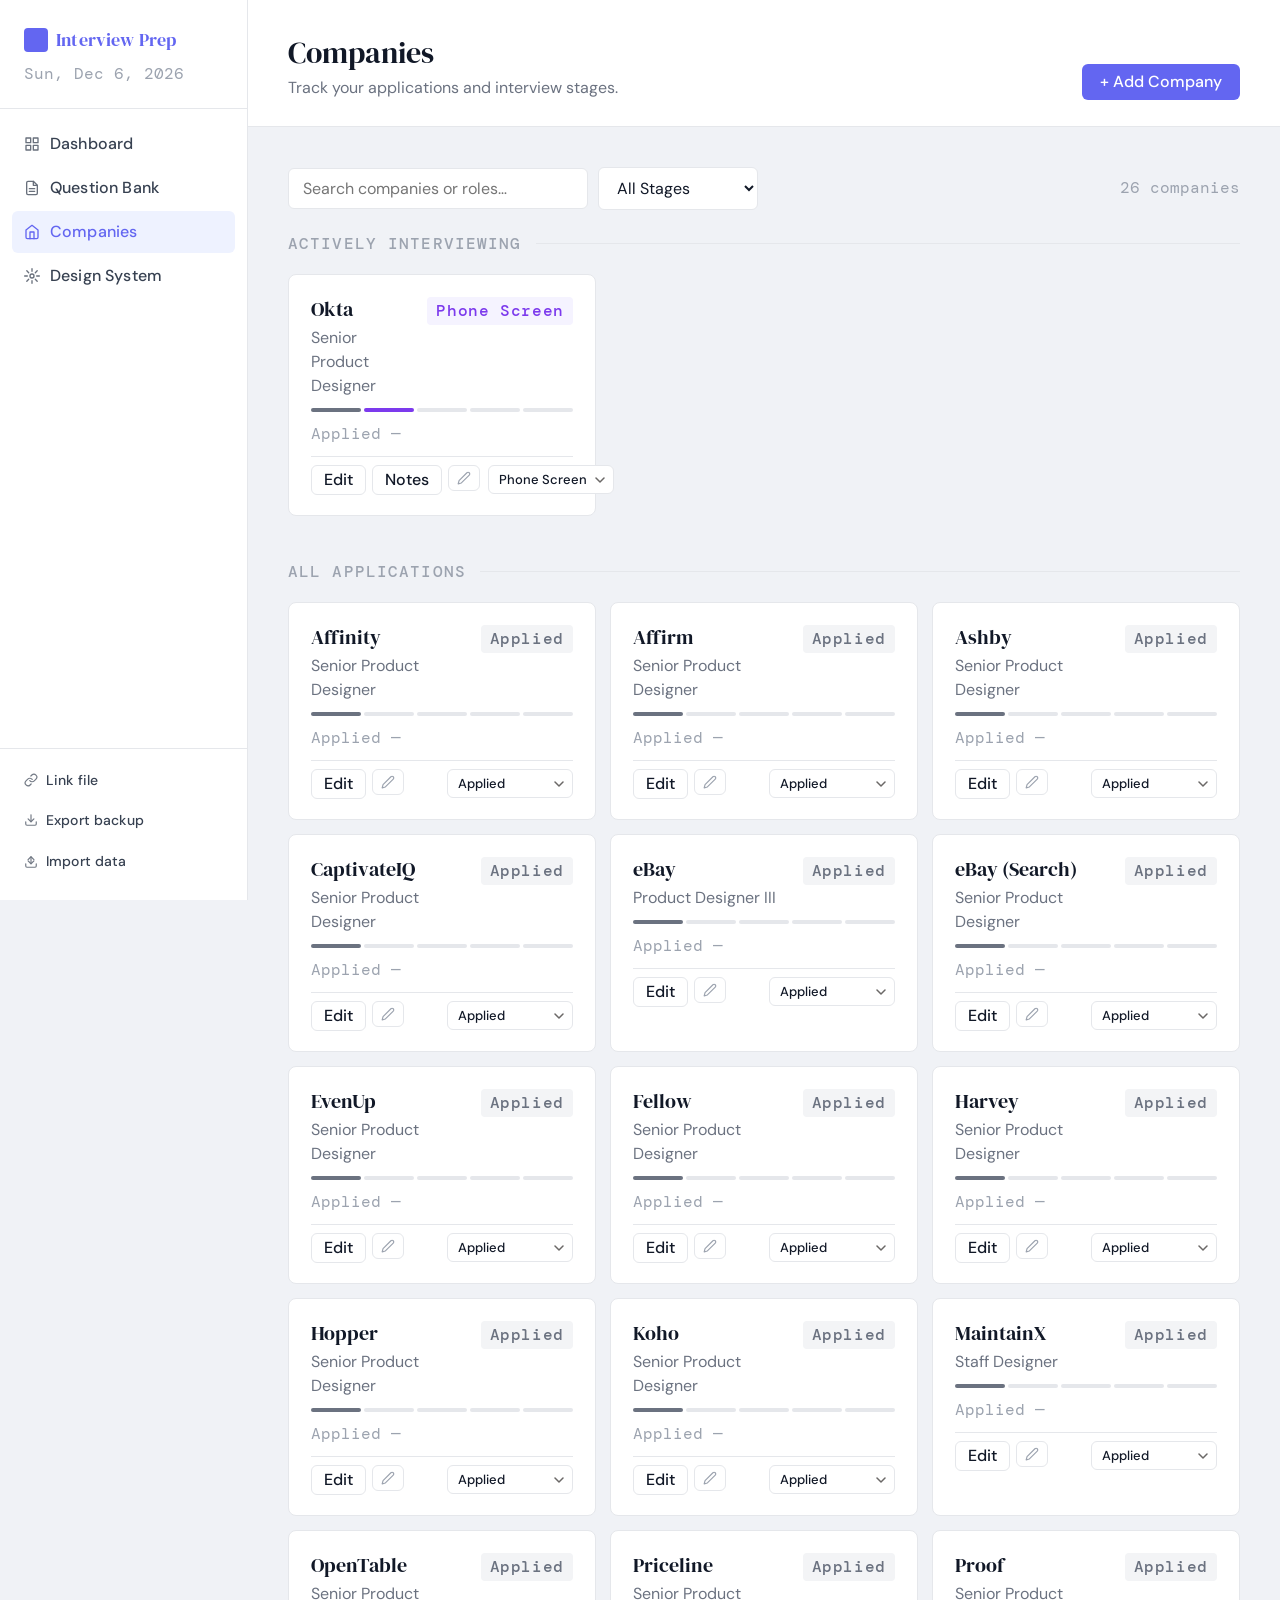
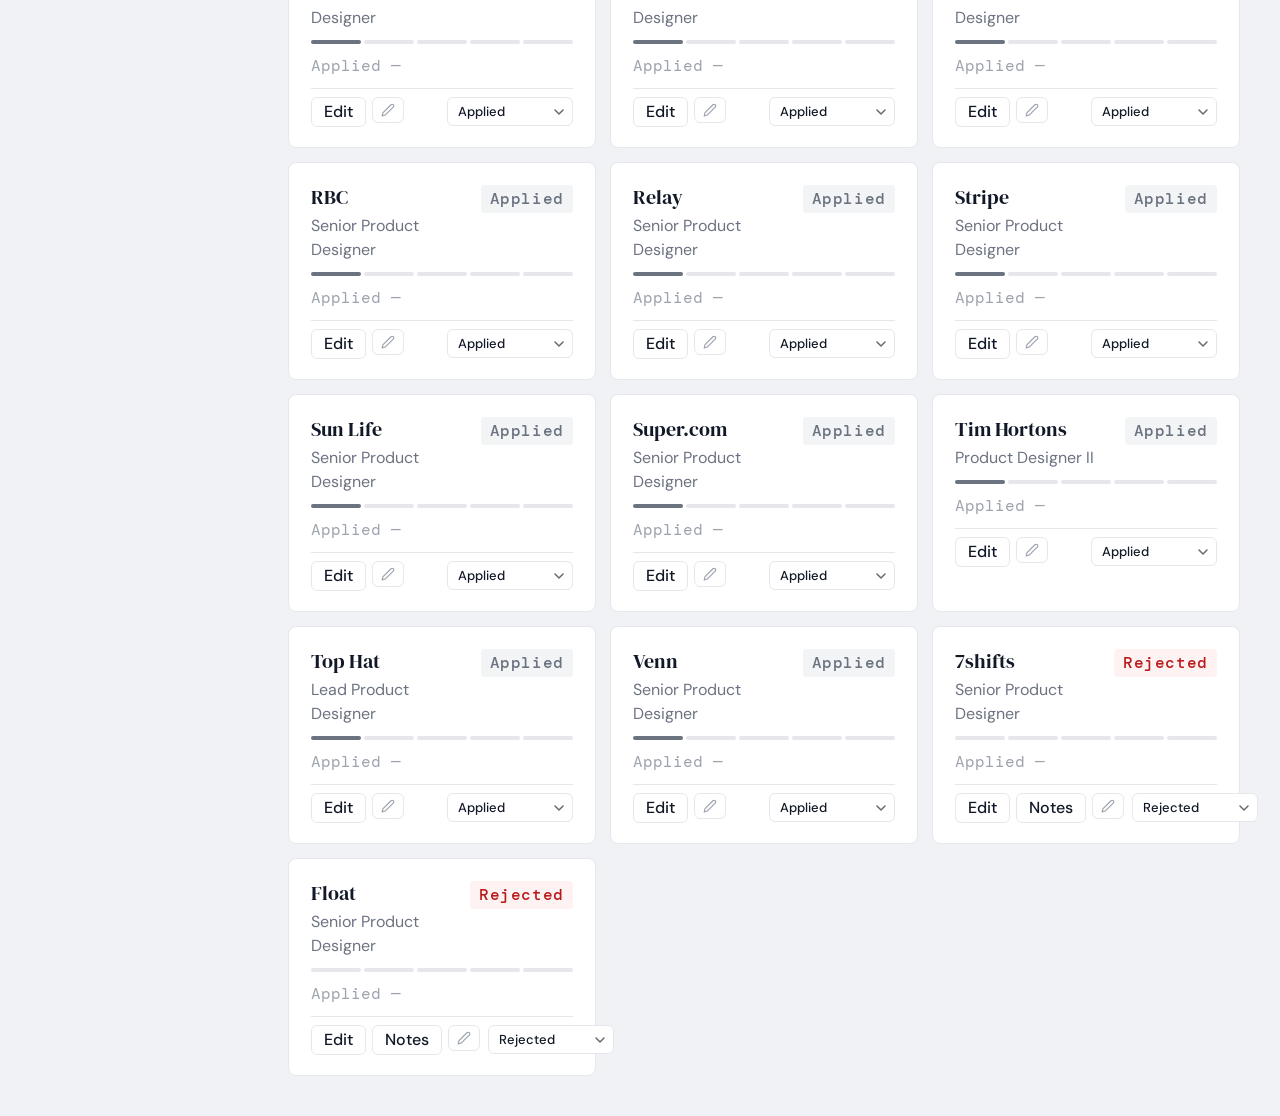
==== commit 353202c7: "Update UI across companies, questions, and dashboard pages Co-Authored-By: Claude Sonnet 4.6 <norepl" ====
--- a/companies.html
+++ b/companies.html
@@ -31,6 +31,10 @@
     <a href="companies.html" class="active">
       <svg width="16" height="16" viewBox="0 0 24 24" fill="none" stroke="currentColor" stroke-width="2" stroke-linecap="round" stroke-linejoin="round"><path d="M3 9l9-7 9 7v11a2 2 0 0 1-2 2H5a2 2 0 0 1-2-2z"/><polyline points="9 22 9 12 15 12 15 22"/></svg>
       Companies
+    </a>
+    <a href="styleguide.html">
+      <svg width="16" height="16" viewBox="0 0 24 24" fill="none" stroke="currentColor" stroke-width="2" stroke-linecap="round" stroke-linejoin="round"><circle cx="12" cy="12" r="3"/><path d="M12 1v4M12 19v4M4.22 4.22l2.83 2.83M16.95 16.95l2.83 2.83M1 12h4M19 12h4M4.22 19.78l2.83-2.83M16.95 7.05l2.83-2.83"/></svg>
+      Design System
     </a>
   </nav>
   <div class="sidebar-footer">
@@ -148,23 +152,43 @@
     <div class="modal-body" style="flex:1;display:flex;flex-direction:column;overflow:hidden;padding-bottom:0">
       <div class="rte-wrap">
         <div class="rte-toolbar">
-          <button type="button" class="rte-btn" onmousedown="event.preventDefault()" onclick="fmt('bold')" title="Bold"><strong>B</strong></button>
-          <button type="button" class="rte-btn" onmousedown="event.preventDefault()" onclick="fmt('italic')" title="Italic" style="font-style:italic">I</button>
-          <button type="button" class="rte-btn" onmousedown="event.preventDefault()" onclick="fmt('underline')" title="Underline" style="text-decoration:underline">U</button>
+          <!-- Font size stepper -->
+          <div class="rte-size-group">
+            <button type="button" class="rte-size-step" onmousedown="rteSizeDec(event)" title="Decrease font size">−</button>
+            <span class="rte-size-display" id="rte-size-display">14</span>
+            <button type="button" class="rte-size-step" onmousedown="rteSizeInc(event)" title="Increase font size">+</button>
+          </div>
           <span class="rte-sep"></span>
-          <select class="rte-size" onchange="fmtSize(this)" title="Font size">
-            <option value="" disabled selected>Size</option>
-            <option value="2">Small</option>
-            <option value="3">Normal</option>
-            <option value="4">Large</option>
-            <option value="6">Heading</option>
-          </select>
+          <!-- Inline formatting -->
+          <button type="button" class="rte-btn" id="rte-bold"      onmousedown="rteExec(event,'bold')"          title="Bold"><b>B</b></button>
+          <button type="button" class="rte-btn" id="rte-italic"    onmousedown="rteExec(event,'italic')"        title="Italic"><i>I</i></button>
+          <button type="button" class="rte-btn" id="rte-underline" onmousedown="rteExec(event,'underline')"     title="Underline"><u>U</u></button>
+          <button type="button" class="rte-btn" id="rte-strike"    onmousedown="rteExec(event,'strikeThrough')" title="Strikethrough"><s>S</s></button>
           <span class="rte-sep"></span>
-          <label class="rte-btn" title="Text colour" onmousedown="saveRteRange()">
-            <span class="rte-color-swatch" id="rte-color-swatch"></span>
-            A
-            <input type="color" class="rte-color-input" id="rte-color-input" value="#18181B" oninput="fmtColor(this.value)">
+          <!-- Colour controls -->
+          <label class="rte-btn rte-color-btn" title="Text colour" onmousedown="saveRteRange()">
+            <span style="font-weight:700;font-size:13px;line-height:1;color:var(--text-primary)">A</span>
+            <span class="rte-color-bar" id="rte-fg-bar"></span>
+            <input type="color" class="rte-color-input" id="rte-fg-input" value="#18181B" oninput="rteFgColor(this.value)">
           </label>
+          <label class="rte-btn rte-color-btn" title="Highlight colour" onmousedown="saveRteRange()">
+            <svg width="12" height="12" viewBox="0 0 24 24" fill="none" stroke="currentColor" stroke-width="2.5" stroke-linecap="round" stroke-linejoin="round"><path d="M12 20h9"/><path d="M16.5 3.5a2.121 2.121 0 0 1 3 3L7 19l-4 1 1-4L16.5 3.5z"/></svg>
+            <span class="rte-color-bar" id="rte-hl-bar" style="background:#FFF176"></span>
+            <input type="color" class="rte-color-input" id="rte-hl-input" value="#FFF176" oninput="rteHlColor(this.value)">
+          </label>
+          <span class="rte-sep"></span>
+          <!-- Link -->
+          <button type="button" class="rte-btn" onmousedown="rteLink(event)" title="Insert link"><svg width="14" height="14" viewBox="0 0 24 24" fill="none" stroke="currentColor" stroke-width="2" stroke-linecap="round" stroke-linejoin="round"><path d="M10 13a5 5 0 0 0 7.54.54l3-3a5 5 0 0 0-7.07-7.07l-1.72 1.71"/><path d="M14 11a5 5 0 0 0-7.54-.54l-3 3a5 5 0 0 0 7.07 7.07l1.71-1.71"/></svg></button>
+          <span class="rte-sep"></span>
+          <!-- Alignment -->
+          <button type="button" class="rte-btn" id="rte-align-left"    onmousedown="rteExec(event,'justifyLeft')"   title="Align left"><svg width="14" height="14" viewBox="0 0 24 24" fill="none" stroke="currentColor" stroke-width="2" stroke-linecap="round" stroke-linejoin="round"><line x1="21" y1="6" x2="3" y2="6"/><line x1="15" y1="12" x2="3" y2="12"/><line x1="17" y1="18" x2="3" y2="18"/></svg></button>
+          <button type="button" class="rte-btn" id="rte-align-center"  onmousedown="rteExec(event,'justifyCenter')" title="Align center"><svg width="14" height="14" viewBox="0 0 24 24" fill="none" stroke="currentColor" stroke-width="2" stroke-linecap="round" stroke-linejoin="round"><line x1="21" y1="6" x2="3" y2="6"/><line x1="18" y1="12" x2="6" y2="12"/><line x1="21" y1="18" x2="3" y2="18"/></svg></button>
+          <button type="button" class="rte-btn" id="rte-align-right"   onmousedown="rteExec(event,'justifyRight')"  title="Align right"><svg width="14" height="14" viewBox="0 0 24 24" fill="none" stroke="currentColor" stroke-width="2" stroke-linecap="round" stroke-linejoin="round"><line x1="21" y1="6" x2="3" y2="6"/><line x1="21" y1="12" x2="9" y2="12"/><line x1="21" y1="18" x2="7" y2="18"/></svg></button>
+          <button type="button" class="rte-btn" id="rte-align-justify" onmousedown="rteExec(event,'justifyFull')"   title="Justify"><svg width="14" height="14" viewBox="0 0 24 24" fill="none" stroke="currentColor" stroke-width="2" stroke-linecap="round" stroke-linejoin="round"><line x1="21" y1="6" x2="3" y2="6"/><line x1="21" y1="12" x2="3" y2="12"/><line x1="21" y1="18" x2="3" y2="18"/></svg></button>
+          <span class="rte-sep"></span>
+          <!-- Lists -->
+          <button type="button" class="rte-btn" id="rte-ul" onmousedown="rteExec(event,'insertUnorderedList')" title="Bullet list"><svg width="14" height="14" viewBox="0 0 24 24" fill="none" stroke="currentColor" stroke-width="2" stroke-linecap="round" stroke-linejoin="round"><line x1="9" y1="6" x2="20" y2="6"/><line x1="9" y1="12" x2="20" y2="12"/><line x1="9" y1="18" x2="20" y2="18"/><circle cx="4" cy="6" r="1.5" fill="currentColor" stroke="none"/><circle cx="4" cy="12" r="1.5" fill="currentColor" stroke="none"/><circle cx="4" cy="18" r="1.5" fill="currentColor" stroke="none"/></svg></button>
+          <button type="button" class="rte-btn" id="rte-ol" onmousedown="rteExec(event,'insertOrderedList')"   title="Numbered list"><svg width="14" height="14" viewBox="0 0 24 24" fill="none" stroke="currentColor" stroke-width="2" stroke-linecap="round" stroke-linejoin="round"><line x1="10" y1="6" x2="21" y2="6"/><line x1="10" y1="12" x2="21" y2="12"/><line x1="10" y1="18" x2="21" y2="18"/><path d="M4 6h1v4"/><path d="M4 10h2"/><path d="M6 18H4c0-1 2-2 2-3s-1-1.5-2-1"/></svg></button>
         </div>
         <div class="rte-body" id="notes-modal-body" contenteditable="true"
              data-placeholder="Write your interview notes here…"
@@ -690,7 +714,11 @@
 let _rteRange = null;
 let _notesAutoSaveTimer = null;
 
-/* RTE helpers */
+/* ── RTE helpers ── */
+const _rteSizes  = [10, 12, 14, 16, 18, 24, 36];
+const _rteLevels = [ 1,  2,  3,  4,  5,  6,  7];
+let _rteSizeIdx = 2; // default 14
+
 function saveRteRange() {
   const sel = window.getSelection();
   _rteRange = sel.rangeCount > 0 ? sel.getRangeAt(0).cloneRange() : null;
@@ -705,18 +733,61 @@
   sel.addRange(_rteRange);
 }
 
-function fmt(cmd) { restoreRteRange(); document.execCommand(cmd, false, null); }
-
-function fmtSize(sel) {
+function rteExec(e, cmd) {
+  e.preventDefault();
   restoreRteRange();
-  document.execCommand('fontSize', false, sel.value);
-  sel.value = '';
-}
-
-function fmtColor(color) {
+  document.execCommand(cmd, false, null);
+  updateRteState();
+}
+
+function rteSizeInc(e) {
+  e.preventDefault();
+  if (_rteSizeIdx < _rteSizes.length - 1) { _rteSizeIdx++; _applyRteSize(); }
+}
+
+function rteSizeDec(e) {
+  e.preventDefault();
+  if (_rteSizeIdx > 0) { _rteSizeIdx--; _applyRteSize(); }
+}
+
+function _applyRteSize() {
+  restoreRteRange();
+  document.execCommand('fontSize', false, _rteLevels[_rteSizeIdx]);
+  document.getElementById('rte-size-display').textContent = _rteSizes[_rteSizeIdx];
+}
+
+function rteFgColor(color) {
   restoreRteRange();
   document.execCommand('foreColor', false, color);
-  document.getElementById('rte-color-swatch').style.background = color;
+  document.getElementById('rte-fg-bar').style.background = color;
+}
+
+function rteHlColor(color) {
+  restoreRteRange();
+  document.execCommand('backColor', false, color);
+  document.getElementById('rte-hl-bar').style.background = color;
+}
+
+function rteLink(e) {
+  e.preventDefault();
+  restoreRteRange();
+  const url = prompt('Enter URL:');
+  if (url) document.execCommand('createLink', false, url);
+}
+
+function updateRteState() {
+  [['bold','rte-bold'],['italic','rte-italic'],['underline','rte-underline'],['strikeThrough','rte-strike']].forEach(([cmd,id]) => {
+    const btn = document.getElementById(id);
+    if (btn) btn.classList.toggle('active', document.queryCommandState(cmd));
+  });
+  [['justifyLeft','rte-align-left'],['justifyCenter','rte-align-center'],['justifyRight','rte-align-right'],['justifyFull','rte-align-justify']].forEach(([cmd,id]) => {
+    const btn = document.getElementById(id);
+    if (btn) btn.classList.toggle('active', document.queryCommandState(cmd));
+  });
+  [['insertUnorderedList','rte-ul'],['insertOrderedList','rte-ol']].forEach(([cmd,id]) => {
+    const btn = document.getElementById(id);
+    if (btn) btn.classList.toggle('active', document.queryCommandState(cmd));
+  });
 }
 
 /* Tab helpers */
@@ -861,6 +932,10 @@
 
 document.getElementById('notes-modal').addEventListener('click', e => {
   if (e.target === document.getElementById('notes-modal')) closeNotes();
+});
+
+document.addEventListener('selectionchange', () => {
+  if (document.activeElement === document.getElementById('notes-modal-body')) updateRteState();
 });
 
 /* ── Patches ── */
--- a/site.css
+++ b/site.css
@@ -14,7 +14,7 @@
 
   --sidebar-bg:      #FFFFFF;
   --sidebar-text:    #374151;
-  --sidebar-muted:   #9CA3AF;
+  --sidebar-muted:   #374151;
   --sidebar-hover:   #F3F4F6;
   --sidebar-active:  #EEF2FF;
   --sidebar-accent:  #6366F1;
@@ -42,6 +42,15 @@
   --font-display: 'DM Serif Display', Georgia, serif;
   --font-body:    'DM Sans', 'Helvetica Neue', sans-serif;
   --font-mono:    'DM Mono', 'Courier New', monospace;
+
+  /* Type scale */
+  --type-display: 40px;
+  --type-h1:      30px;
+  --type-h2:      22px;
+  --type-h3:      20px;
+  --type-h4:      16px;
+  --type-body:    16px;
+  --type-caption: 12px;
 
   --sidebar-w:   248px;
   --pad:         40px;
@@ -149,7 +158,7 @@
 
 .sidebar-nav a svg {
   flex-shrink: 0;
-  opacity: 0.5;
+  opacity: 0.75;
   transition: opacity var(--transition);
 }
 
@@ -618,6 +627,9 @@
   font-family: var(--font-display);
   font-size: 22px;
   font-weight: 400;
+  flex: 1;
+  min-width: 0;
+  margin-right: 16px;
 }
 
 .modal-close {
@@ -1189,6 +1201,69 @@
   color: var(--text-tertiary);
   pointer-events: none;
   display: block;
+}
+
+.rte-size-group {
+  display: inline-flex;
+  align-items: center;
+  border: 1px solid var(--border);
+  border-radius: 4px;
+  overflow: hidden;
+  height: 28px;
+  flex-shrink: 0;
+}
+
+.rte-size-step {
+  display: inline-flex;
+  align-items: center;
+  justify-content: center;
+  width: 22px;
+  height: 28px;
+  border: none;
+  background: none;
+  cursor: pointer;
+  color: var(--text-secondary);
+  font-size: 16px;
+  line-height: 1;
+  padding: 0;
+  transition: background var(--transition), color var(--transition);
+}
+
+.rte-size-step:hover {
+  background: var(--border);
+  color: var(--text-primary);
+}
+
+.rte-size-display {
+  display: inline-flex;
+  align-items: center;
+  justify-content: center;
+  min-width: 30px;
+  height: 28px;
+  font-family: var(--font-body);
+  font-size: 13px;
+  color: var(--text-primary);
+  border-left: 1px solid var(--border);
+  border-right: 1px solid var(--border);
+  padding: 0 4px;
+  user-select: none;
+}
+
+.rte-color-btn {
+  display: inline-flex;
+  align-items: center;
+  justify-content: center;
+  flex-direction: column;
+  gap: 2px;
+  cursor: pointer;
+}
+
+.rte-color-bar {
+  display: block;
+  width: 14px;
+  height: 3px;
+  border-radius: 1px;
+  background: #18181B;
 }
 
 /* ─── Notes tabs ─────────────────────────────────────────── */
